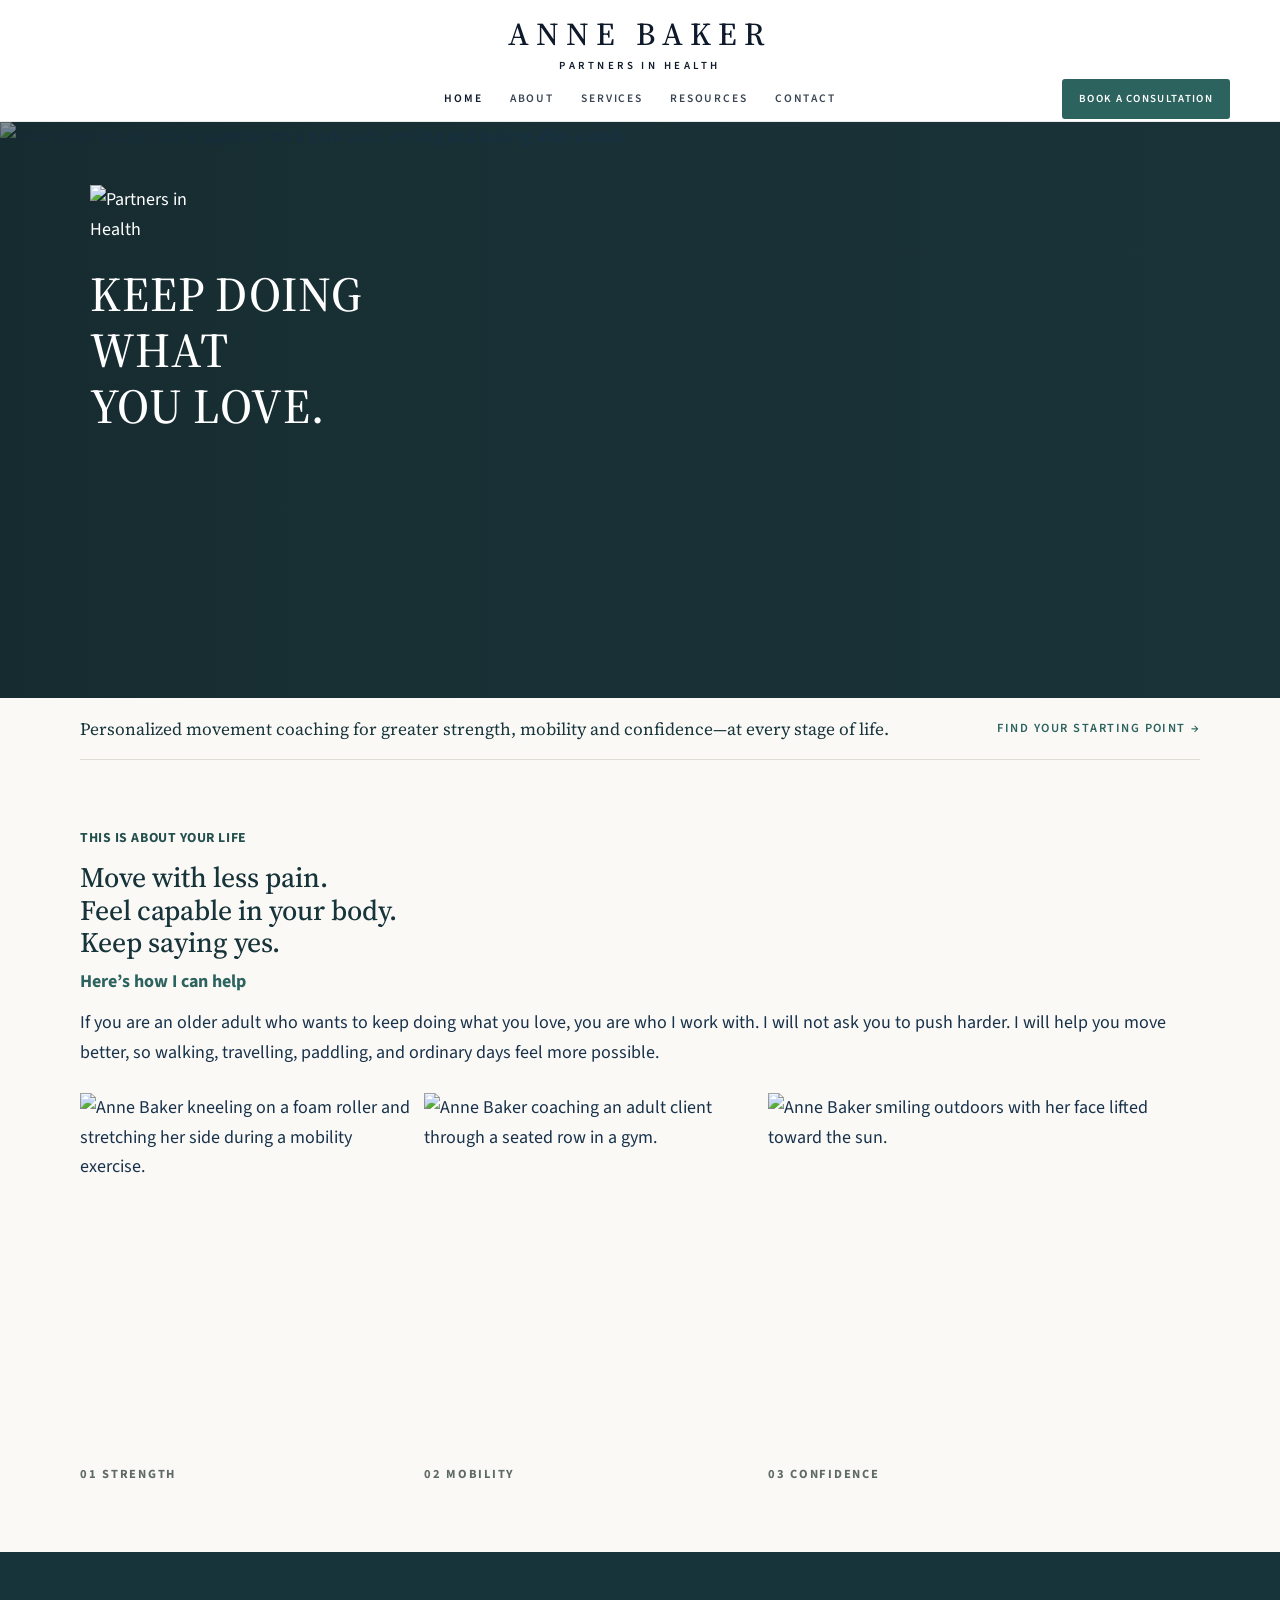
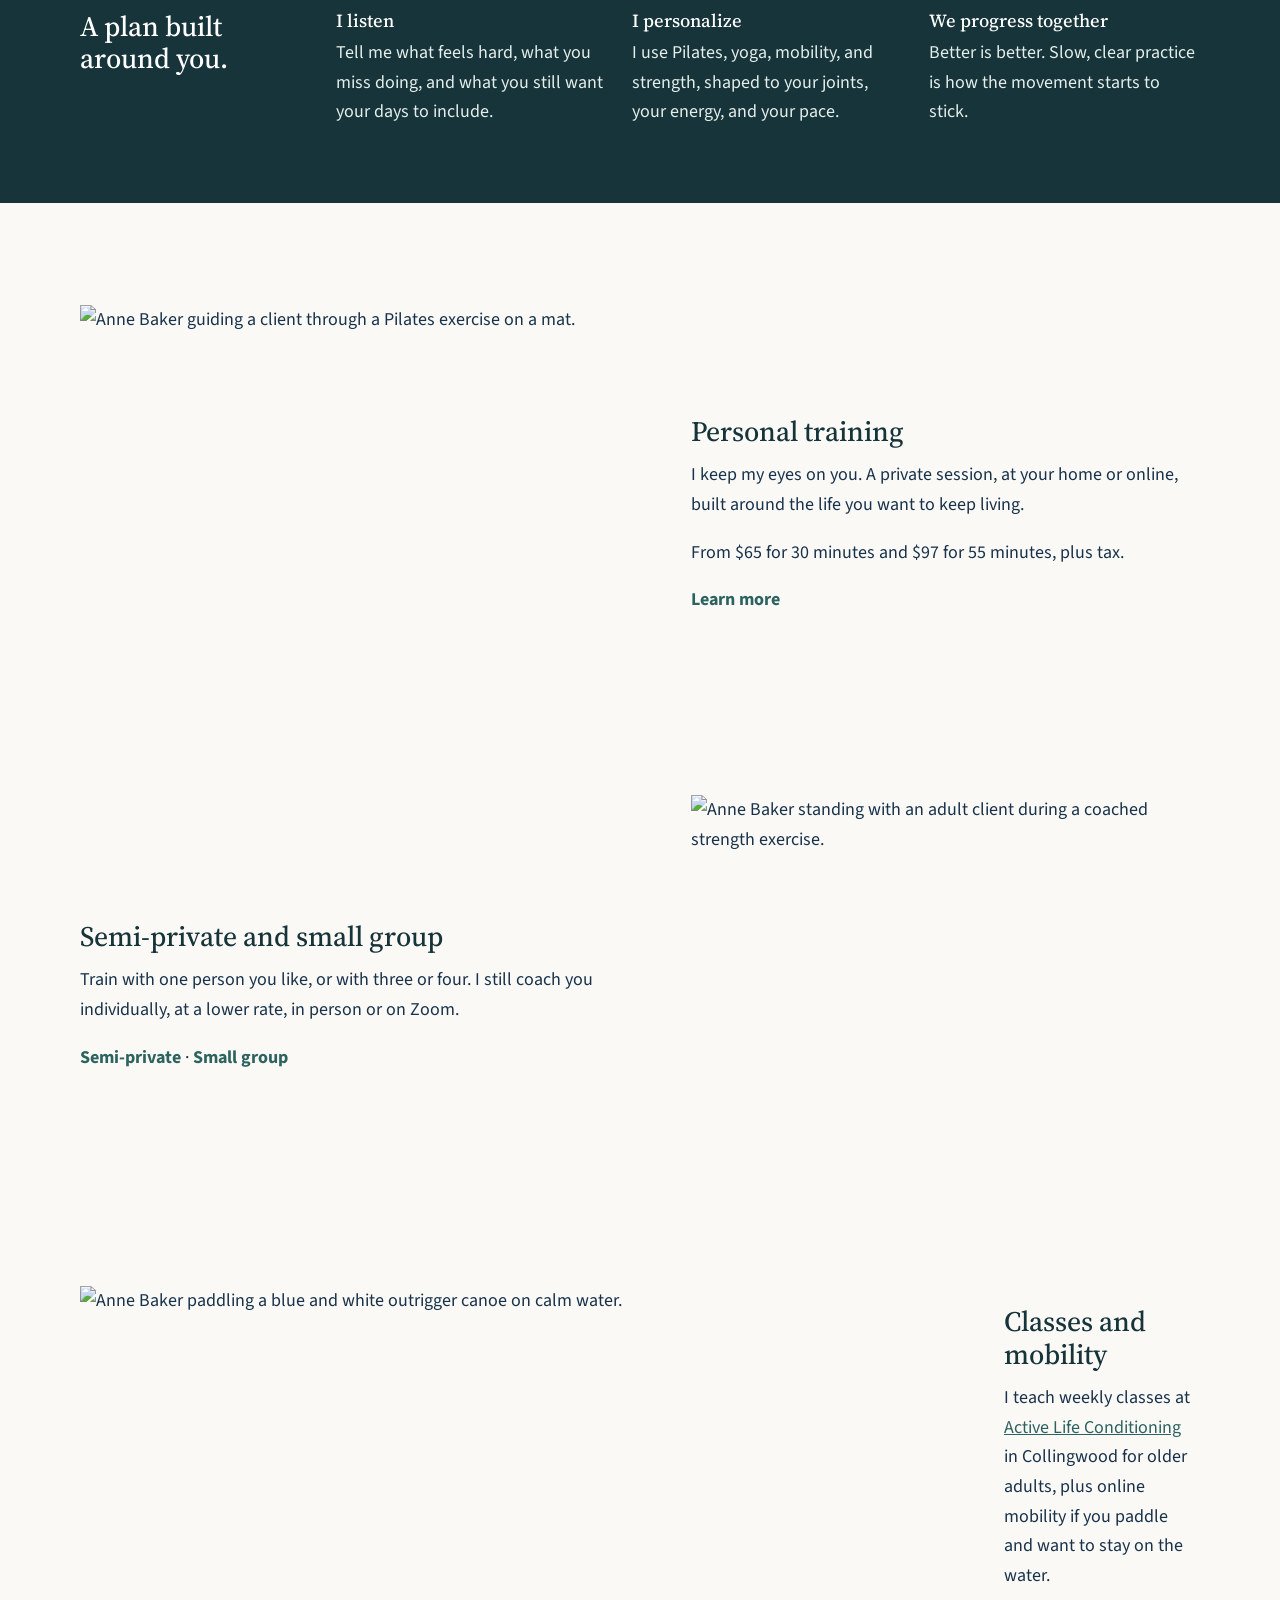
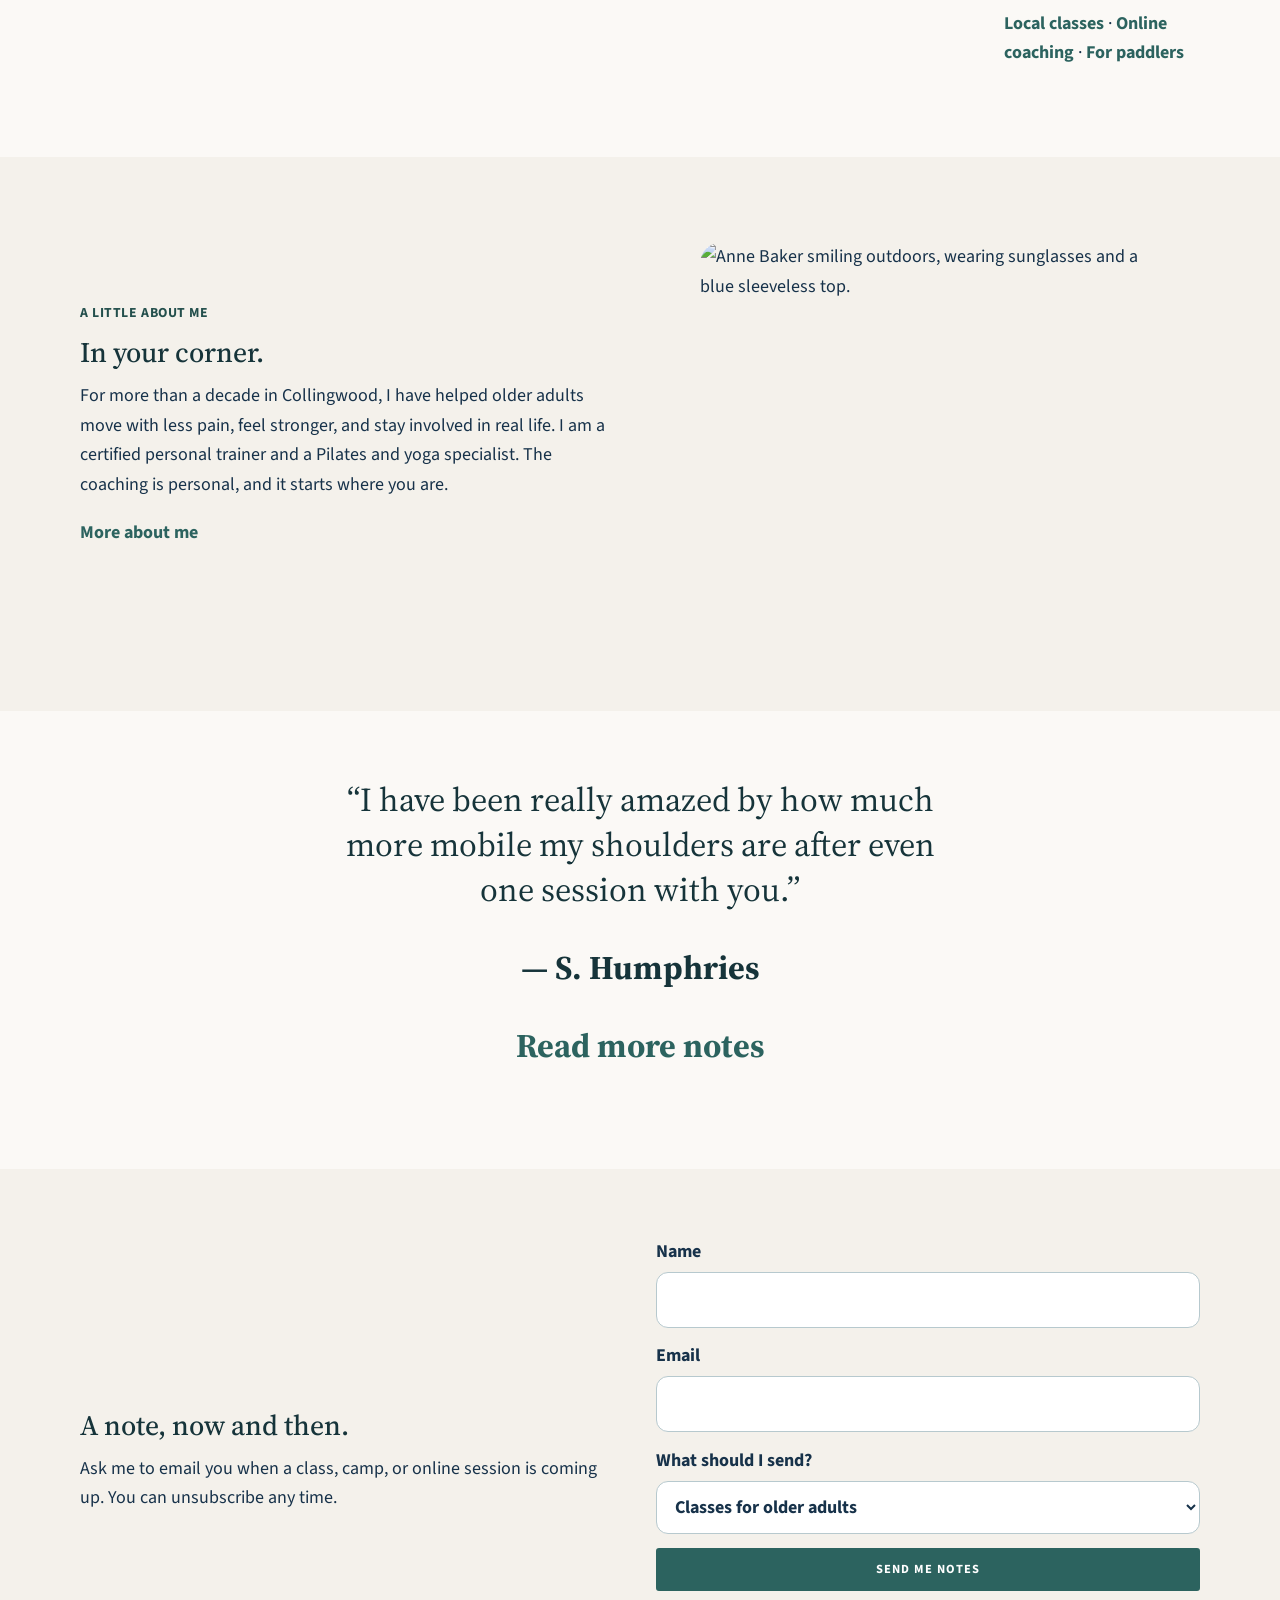
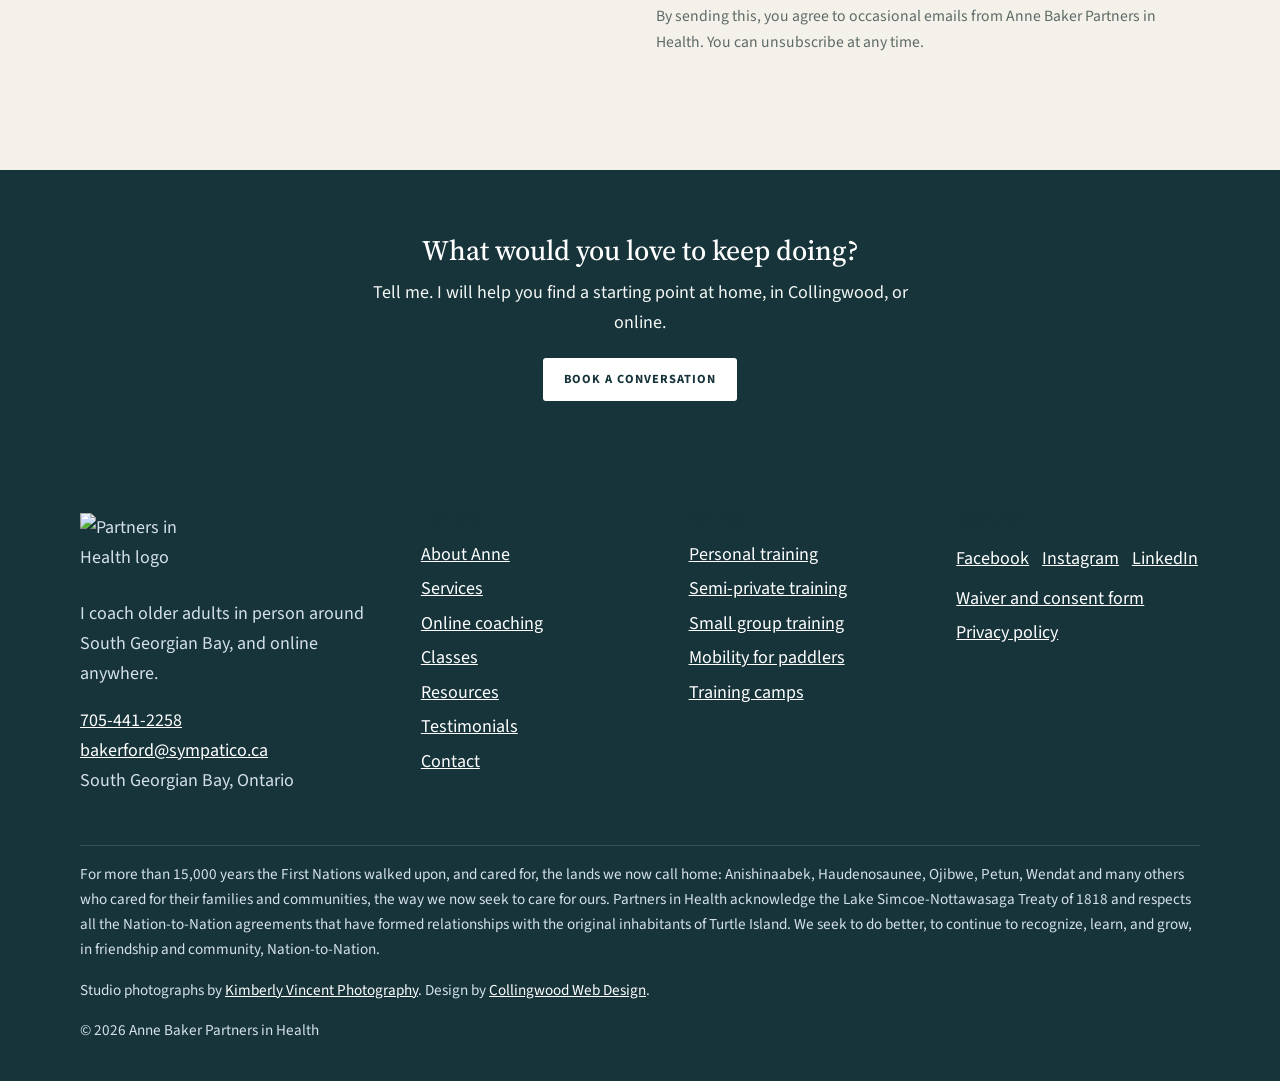
==== index.html @ 25351d7a "Publish the client preview of the Anne Baker Partners in Health site. Co-authored-by: Cursor <cursor" ====
<!DOCTYPE html>
<html lang="en">
<head>
  <meta charset="utf-8">
  <meta name="viewport" content="width=device-width, initial-scale=1">
  <title>Movement Coaching for Older Adults | Anne Baker Partners in Health</title>
  <meta name="description" content="I help you move with less pain, stay strong, and keep doing what you love. In person in South Georgian Bay, Ontario, or online anywhere.">
  <link rel="canonical" href="https://annebakerpartnersinhealth.com/">
  <meta property="og:title" content="Movement Coaching for Older Adults | Anne Baker Partners in Health">
  <meta property="og:description" content="I help you move with less pain, stay strong, and keep doing what you love. In person in South Georgian Bay, Ontario, or online anywhere.">
  <meta property="og:url" content="https://annebakerpartnersinhealth.com/">
  <meta property="og:type" content="website">
  <meta property="og:image" content="https://media.cwd-cdn.com/anne-baker-partners-in-health/images/hero-park-collingwood.jpg">
  <meta name="twitter:card" content="summary_large_image">
  <link rel="icon" href="https://media.cwd-cdn.com/anne-baker-partners-in-health/images/favicon.png" type="image/png">
  <link rel="preconnect" href="https://fonts.googleapis.com">
  <link rel="preconnect" href="https://fonts.gstatic.com" crossorigin>
  <link href="https://fonts.googleapis.com/css2?family=Source+Serif+4:opsz,wght@8..60,500;8..60,600&family=Source+Sans+3:ital,wght@0,400;0,600;0,700;1,400&display=swap" rel="stylesheet">
  <link rel="stylesheet" href="styles.css">
    <script>
      /* Prefer clean URLs when someone lands on the .html form (http/https only). */
      (function () {
        if (window.location.protocol === "file:") return;
        var path = window.location.pathname;
        if (!/\.html$/i.test(path)) return;
        var clean = path.replace(/\.html$/i, "");
        if (/\/index$/i.test(clean)) clean = clean.replace(/\/index$/i, "/") || "/";
        if (clean === "") clean = "/";
        window.location.replace(clean + window.location.search + window.location.hash);
      })();
    </script>
<script type="application/ld+json">
{
  "@context": "https://schema.org",
  "@graph": [
    {
      "@type": "LocalBusiness",
      "@id": "https://annebakerpartnersinhealth.com/#business",
      "name": "Anne Baker Partners in Health",
      "alternateName": "Anne Baker Ford",
      "description": "Movement coaching for older adults. Personal training, Pilates, mobility, and classes in South Georgian Bay, Ontario, plus online coaching anywhere.",
      "url": "https://annebakerpartnersinhealth.com/",
      "image": "https://media.cwd-cdn.com/anne-baker-partners-in-health/images/hero-park-collingwood.jpg",
      "logo": "https://media.cwd-cdn.com/anne-baker-partners-in-health/images/logo.png",
      "telephone": "+1-705-441-2258",
      "email": "bakerford@sympatico.ca",
      "address": {
        "@type": "PostalAddress",
        "addressLocality": "Collingwood",
        "addressRegion": "ON",
        "addressCountry": "CA"
      },
      "areaServed": [
        "South Georgian Bay",
        "Online"
      ],
      "founder": {
        "@id": "https://annebakerpartnersinhealth.com/#anne"
      }
    },
    {
      "@type": "Person",
      "@id": "https://annebakerpartnersinhealth.com/#anne",
      "name": "Anne Baker",
      "alternateName": "Anne Baker Ford",
      "jobTitle": "Movement coach for older adults",
      "url": "https://annebakerpartnersinhealth.com/about",
      "sameAs": "https://activelifeconditioning.com/team/anne-baker/",
      "email": "bakerford@sympatico.ca",
      "telephone": "+1-705-441-2258",
      "worksFor": {
        "@id": "https://annebakerpartnersinhealth.com/#business"
      }
    }
  ]
}
</script>
</head>
<body>
<a class="skip" href="#main">Skip to content</a>
<header class="site-header">
  <div class="header-inner">
    <a class="wordmark" href="./">
      <span class="wordmark-name">Anne Baker</span>
      <span class="wordmark-line">Partners in Health</span>
    </a>
    <input class="nav-check" id="nav-toggle" type="checkbox">
    <label class="nav-label" for="nav-toggle">Menu</label>
    <nav class="site-nav" id="site-nav" aria-label="Primary">
      <a href="./" aria-current="page">Home</a>
      <a href="about">About</a>
      <a href="services">Services</a>
      <a href="resources">Resources</a>
      <a href="contact">Contact</a>
      <a class="btn nav-book" href="contact">Book a Consultation</a>
    </nav>
  </div>
</header>
<main id="main">

<section class="bleed-hero">
  <img src="https://media.cwd-cdn.com/anne-baker-partners-in-health/images/hero-park-collingwood.jpg" alt="Four older adults sitting together on a park curb, smiling and talking after a walk." width="1673" height="940">
  <div class="bleed-hero-copy">
    <img class="hero-mark" src="https://media.cwd-cdn.com/anne-baker-partners-in-health/images/logo-white.svg" alt="Partners in Health" width="186" height="118">
    <h1>Keep doing what you love.</h1>
  </div>
</section>
<div class="wrap hero-follow">
  <p>Personalized movement coaching for greater strength, mobility and confidence—at every stage of life.</p>
  <a href="contact">Find your starting point <span aria-hidden="true">→</span></a>
</div>
<section class="section">
  <div class="wrap life">
    <div>
      <p class="eyebrow">This is about your life</p>
      <h2>Move with less pain.<br>Feel capable in your body.<br>Keep saying yes.</h2>
      <p><a class="text-link" href="about">Here’s how I can help</a></p>
    </div>
    <p class="life-note">If you are an older adult who wants to keep doing what you love, you are who I work with. I will not ask you to push harder. I will help you move better, so walking, travelling, paddling, and ordinary days feel more possible.</p>
  </div>
  <div class="wrap trio">
    <figure>
      <img src="https://media.cwd-cdn.com/anne-baker-partners-in-health/images/anne-stretch.jpg" alt="Anne Baker kneeling on a foam roller and stretching her side during a mobility exercise." width="1200" height="1850">
      <figcaption>01 Strength</figcaption>
    </figure>
    <figure>
      <img src="https://media.cwd-cdn.com/anne-baker-partners-in-health/images/coaching.jpg" alt="Anne Baker coaching an adult client through a seated row in a gym." width="1200" height="1400">
      <figcaption>02 Mobility</figcaption>
    </figure>
    <figure>
      <img src="https://media.cwd-cdn.com/anne-baker-partners-in-health/images/anne-outdoors.jpg" alt="Anne Baker smiling outdoors with her face lifted toward the sun." width="1200" height="1000">
      <figcaption>03 Confidence</figcaption>
    </figure>
  </div>
</section>
<section class="plan-band">
  <div class="wrap plan-grid">
    <div>
      <h2>A plan built around you.</h2>
    </div>
    <article>
      <h3>I listen</h3>
      <p>Tell me what feels hard, what you miss doing, and what you still want your days to include.</p>
    </article>
    <article>
      <h3>I personalize</h3>
      <p>I use Pilates, yoga, mobility, and strength, shaped to your joints, your energy, and your pace.</p>
    </article>
    <article>
      <h3>We progress together</h3>
      <p>Better is better. Slow, clear practice is how the movement starts to stick.</p>
    </article>
  </div>
</section>
<section class="section" style="padding-bottom:1rem">
  <article class="wrap service-row">
    <img src="https://media.cwd-cdn.com/anne-baker-partners-in-health/images/pilates.jpg" alt="Anne Baker guiding a client through a Pilates exercise on a mat." width="1200" height="1400">
    <div>
      <h2>Personal training</h2>
      <p>I keep my eyes on you. A private session, at your home or online, built around the life you want to keep living.</p>
      <p>From $65 for 30 minutes and $97 for 55 minutes, plus tax.</p>
      <a class="text-link" href="personal-training">Learn more</a>
    </div>
  </article>
  <article class="wrap service-row flip">
    <img src="https://media.cwd-cdn.com/anne-baker-partners-in-health/images/coaching.jpg" alt="Anne Baker standing with an adult client during a coached strength exercise." width="1200" height="1400">
    <div>
      <h2>Semi-private and small group</h2>
      <p>Train with one person you like, or with three or four. I still coach you individually, at a lower rate, in person or on Zoom.</p>
      <p><a class="text-link" href="semi-private-training">Semi-private</a> · <a class="text-link" href="small-group-training">Small group</a></p>
    </div>
  </article>
  <article class="wrap service-row">
    <img src="https://media.cwd-cdn.com/anne-baker-partners-in-health/images/outrigger.jpg" alt="Anne Baker paddling a blue and white outrigger canoe on calm water." width="1800" height="863">
    <div>
      <h2>Classes and mobility</h2>
      <p>I teach weekly classes at <a href="https://activelifeconditioning.com/team/anne-baker/">Active Life Conditioning</a> in Collingwood for older adults, plus online mobility if you paddle and want to stay on the water.</p>
      <p><a class="text-link" href="classes">Local classes</a> · <a class="text-link" href="online-coaching">Online coaching</a> · <a class="text-link" href="mobility-for-paddlers">For paddlers</a></p>
    </div>
  </article>
</section>
<section class="section section-sand">
  <div class="wrap split">
    <div>
      <p class="eyebrow">A little about me</p>
      <h2>In your corner.</h2>
      <p>For more than a decade in Collingwood, I have helped older adults move with less pain, feel stronger, and stay involved in real life. I am a certified personal trainer and a Pilates and yoga specialist. The coaching is personal, and it starts where you are.</p>
      <p><a class="text-link" href="about">More about me</a></p>
    </div>
    <figure>
      <img class="frame" src="https://media.cwd-cdn.com/anne-baker-partners-in-health/images/anne-outdoors.jpg" alt="Anne Baker smiling outdoors, wearing sunglasses and a blue sleeveless top." width="1200" height="1000">
    </figure>
  </div>
</section>
<section class="section">
  <div class="wrap pullquote">
    <p>“I have been really amazed by how much more mobile my shoulders are after even one session with you.”</p>
    <p><strong>— S. Humphries</strong></p>
    <p><a class="text-link" href="testimonials">Read more notes</a></p>
  </div>
</section>
<section class="section section-sand">
  <div class="wrap note-grid">
    <div>
      <h2>A note, now and then.</h2>
      <p>Ask me to email you when a class, camp, or online session is coming up. You can unsubscribe any time.</p>
    </div>
    <form id="contact-form" class="form">
      <label>Name <input name="Name" autocomplete="name" required></label>
      <label>Email <input name="Email" type="email" autocomplete="email" required></label>
      <label>What should I send?
        <select name="What I would like to hear about">
          <option>Classes for older adults</option>
          <option>Online coaching</option>
          <option>Mobility for paddlers</option>
          <option>Training camps</option>
          <option>A bit of everything</option>
        </select>
      </label>
      <input type="text" name="website" data-cwd-honeypot tabindex="-1" autocomplete="off" style="position:absolute;left:-9999px;opacity:0;height:0;width:0" aria-hidden="true">
      <button class="btn" type="submit">Send me notes</button>
      <p class="consent">By sending this, you agree to occasional emails from Anne Baker Partners in Health. You can unsubscribe at any time.</p>
      <p data-cwd-contact-status role="status" aria-live="polite"></p>
    </form>
  </div>
</section>
<section class="close-band">
  <h2>What would you love to keep doing?</h2>
  <p>Tell me. I will help you find a starting point at home, in Collingwood, or online.</p>
  <a class="btn btn-light" href="contact">Book a conversation</a>
</section>

</main>
<footer class="site-footer">
  <div class="wrap footer-grid">
    <div>
      <img class="footer-logo" src="https://media.cwd-cdn.com/anne-baker-partners-in-health/images/logo-white.png" alt="Partners in Health logo" width="501" height="375">
      <p>I coach older adults in person around South Georgian Bay, and online anywhere.</p>
      <p><a href="tel:+17054412258">705-441-2258</a><br>
      <a href="mailto:bakerford@sympatico.ca">bakerford@sympatico.ca</a><br>
      South Georgian Bay, Ontario</p>
    </div>
    <div>
      <h2>Explore</h2>
      <ul>
        <li><a href="about">About Anne</a></li>
        <li><a href="services">Services</a></li>
        <li><a href="online-coaching">Online coaching</a></li>
        <li><a href="classes">Classes</a></li>
        <li><a href="resources">Resources</a></li>
        <li><a href="testimonials">Testimonials</a></li>
        <li><a href="contact">Contact</a></li>
      </ul>
    </div>
    <div>
      <h2>For you</h2>
      <ul>
        <li><a href="personal-training">Personal training</a></li>
        <li><a href="semi-private-training">Semi-private training</a></li>
        <li><a href="small-group-training">Small group training</a></li>
        <li><a href="mobility-for-paddlers">Mobility for paddlers</a></li>
        <li><a href="training-camps">Training camps</a></li>
      </ul>
    </div>
    <div>
      <h2>Connect</h2>
      <ul class="socials">
        <li><a href="https://www.facebook.com/profile.php?id=100063792602335">Facebook</a></li>
        <li><a href="https://www.instagram.com/annebaker2661/">Instagram</a></li>
        <li><a href="https://www.linkedin.com/in/anne-baker-61709224/">LinkedIn</a></li>
      </ul>
      <ul>
        <li><a href="https://media.cwd-cdn.com/anne-baker-partners-in-health/consent-form.pdf">Waiver and consent form</a></li>
        <li><a href="privacy">Privacy policy</a></li>
      </ul>
    </div>
  </div>
  <div class="wrap fine">
    <p class="ack">For more than 15,000 years the First Nations walked upon, and cared for, the lands we now call home: Anishinaabek, Haudenosaunee, Ojibwe, Petun, Wendat and many others who cared for their families and communities, the way we now seek to care for ours. Partners in Health acknowledge the Lake Simcoe-Nottawasaga Treaty of 1818 and respects all the Nation-to-Nation agreements that have formed relationships with the original inhabitants of Turtle Island. We seek to do better, to continue to recognize, learn, and grow, in friendship and community, Nation-to-Nation.</p>
    <p>Studio photographs by <a href="https://www.instagram.com/kimberlyvincentphotography/">Kimberly Vincent Photography</a>. Design by <a href="https://www.collingwoodwebdesign.com/">Collingwood Web Design</a>.</p>
    <p>© 2026 Anne Baker Partners in Health</p>
  </div>
</footer>

<script src="https://web-production-54a6d.up.railway.app/static/cwd-contact.js"></script>
</body>
</html>
---- styles.css ----
:root {
  --ink: #17324a;
  --blue: #2c635f;
  --teal: #2c635f;
  --teal-deep: #234f4c;
  --aqua: #eef4f2;
  --sand: #f4f1eb;
  --paper: #fbf9f6;
  --line: #e2ddd4;
  --muted: #5e6a66;
  --navy: #16343a;
  --white: #fff;
  --shadow: 0 16px 40px rgba(22, 52, 58, 0.08);
  --serif: "Source Serif 4", Georgia, serif;
  --sans: "Source Sans 3", "Segoe UI", sans-serif;
  --wrap: 1120px;
  --header: 92px;
}

*,
*::before,
*::after { box-sizing: border-box; }

html { scroll-behavior: smooth; }

body {
  margin: 0;
  color: var(--ink);
  background: var(--paper);
  font-family: var(--sans);
  font-size: 1.125rem;
  line-height: 1.65;
}

img { max-width: 100%; height: auto; display: block; }

a { color: var(--blue); }

a:hover { color: var(--teal-deep); }

h1, h2, h3, h4 {
  font-family: var(--serif);
  font-weight: 500;
  line-height: 1.15;
  letter-spacing: 0;
  color: var(--navy);
  text-wrap: balance;
}

h1 { font-size: clamp(2rem, 3.8vw, 3.3rem); margin: 0 0 0.35em; }

h2 { font-size: clamp(1.25rem, 2.2vw, 2rem); margin: 0 0 0.45em; }

h3, h4 { font-size: 1.15rem; margin: 0 0 0.35em; }

p { margin: 0 0 1em; }

.skip {
  position: absolute;
  left: 1rem;
  top: -4rem;
  background: var(--navy);
  color: var(--white);
  padding: 0.6rem 1rem;
  z-index: 20;
}

.skip:focus { top: 1rem; }

.wrap {
  width: min(var(--wrap), calc(100% - 2.4rem));
  margin-inline: auto;
}

.site-header {
  position: sticky;
  top: 0;
  z-index: 10;
  background: #fff;
  border-bottom: 1px solid #eceae6;
}

.header-inner {
  width: min(1180px, calc(100% - 2.4rem));
  margin-inline: auto;
  display: flex;
  flex-direction: column;
  align-items: center;
  position: relative;
  gap: 0.9rem;
  padding: 1.15rem 0 0.8rem;
}

.wordmark {
  text-align: center;
  text-decoration: none;
  color: #0e1a2b;
}

.wordmark-name {
  display: block;
  font-family: var(--serif);
  font-weight: 500;
  font-size: clamp(1.65rem, 2.5vw, 2.15rem);
  letter-spacing: 0.22em;
  text-transform: uppercase;
  line-height: 1;
  color: #0e1a2b;
}

.wordmark-line {
  display: block;
  margin-top: 0.42rem;
  font-family: var(--sans);
  font-size: 0.68rem;
  font-weight: 600;
  letter-spacing: 0.32em;
  text-transform: uppercase;
  color: #0e1a2b;
}

.nav-check {
  position: absolute;
  width: 1px;
  height: 1px;
  overflow: hidden;
  clip: rect(0 0 0 0);
}

.nav-label {
  display: none;
  border: 1px solid var(--line);
  background: var(--white);
  color: var(--navy);
  border-radius: 999px;
  padding: 0.45rem 0.9rem;
  font-weight: 700;
  cursor: pointer;
}

.nav-check:focus-visible + .nav-label {
  outline: 3px solid var(--teal);
  outline-offset: 3px;
}

.site-nav {
  display: flex;
  align-items: center;
  justify-content: center;
  gap: 1.7rem;
  width: 100%;
  position: relative;
}

.site-nav a,
.drop summary {
  color: #3a4553;
  text-decoration: none;
  font-weight: 600;
  font-size: 0.72rem;
  letter-spacing: 0.16em;
  text-transform: uppercase;
}

.site-nav a[aria-current="page"],
.drop[data-current="true"] summary {
  color: #0e1a2b;
}

.site-nav .nav-book {
  position: absolute;
  right: 0;
  background: var(--blue);
  border-color: var(--blue);
  padding: 0.7rem 0.95rem;
  font-size: 0.68rem;
  letter-spacing: 0.12em;
}

.site-nav .nav-book:hover {
  background: var(--teal-deep);
  border-color: var(--teal-deep);
}

.drop { position: relative; }

.drop summary {
  list-style: none;
  cursor: pointer;
}

.drop summary::-webkit-details-marker { display: none; }

.drop summary::after {
  content: "";
  display: inline-block;
  margin-left: 0.35rem;
  border: 4px solid transparent;
  border-top-color: currentColor;
  vertical-align: middle;
}

.panel {
  background: var(--white);
  border: 1px solid var(--line);
  border-radius: 14px;
  box-shadow: var(--shadow);
  padding: 0.45rem;
  min-width: 240px;
}

.panel a {
  display: block;
  padding: 0.45rem 0.7rem;
  border-radius: 8px;
}

.panel a:hover { background: var(--aqua); }

.btn {
  display: inline-flex;
  align-items: center;
  justify-content: center;
  gap: 0.4rem;
  background: var(--blue);
  color: var(--white) !important;
  text-decoration: none;
  border: 2px solid var(--blue);
  border-radius: 3px;
  padding: 0.75rem 1.15rem;
  font-weight: 700;
  letter-spacing: 0.08em;
  text-transform: uppercase;
  font-size: 0.78rem;
  line-height: 1.2;
  cursor: pointer;
  font-family: inherit;
}

.btn:hover { background: var(--teal-deep); border-color: var(--teal-deep); color: var(--white) !important; }

.btn-ghost {
  background: transparent;
  color: var(--blue) !important;
}

.btn-ghost:hover { background: var(--aqua); color: var(--teal-deep) !important; }

.btn-light {
  background: var(--white);
  color: var(--navy) !important;
  border-color: var(--white);
}

.hero {
  display: grid;
  grid-template-columns: 1.05fr 0.95fr;
  gap: 2.5rem;
  align-items: center;
  padding: 2.5rem 0 3.5rem;
}

.eyebrow {
  color: var(--teal-deep);
  font-weight: 700;
  letter-spacing: 0.04em;
  text-transform: uppercase;
  font-size: 0.86rem;
  margin-bottom: 0.7rem;
}

.lede { font-size: 1.25rem; color: var(--ink); max-width: 38rem; }

.actions { display: flex; flex-wrap: wrap; gap: 0.75rem; margin-top: 1.4rem; }

.hero figure {
  margin: 0;
  border-radius: 28px;
  overflow: hidden;
  box-shadow: var(--shadow);
}

.hero img { width: 100%; height: 100%; object-fit: cover; min-height: 420px; }

.section { padding: 4.2rem 0; }

.section-sand { background: var(--sand); }

.section-aqua { background: var(--aqua); }

.section-navy { background: var(--navy); color: #e7eef2; }

.section-navy h2,
.section-navy h3 { color: var(--white); }

.center { text-align: center; }

.intro { max-width: 42rem; margin: 0 auto 2rem; }

.outcomes {
  display: grid;
  grid-template-columns: repeat(3, 1fr);
  gap: 1.5rem;
}

.outcome { text-align: center; padding: 0.5rem 1rem; }

.icon {
  width: 52px;
  height: 52px;
  margin: 0 auto 0.8rem;
  color: var(--teal);
}

.steps {
  display: grid;
  grid-template-columns: 0.8fr 1fr 1fr 1fr;
  gap: 1.2rem;
}

.step h3 { margin-bottom: 0.4rem; }

.cards {
  display: grid;
  grid-template-columns: repeat(3, 1fr);
  gap: 1.2rem;
}

.card {
  background: var(--white);
  border-radius: 18px;
  overflow: hidden;
  box-shadow: var(--shadow);
  display: flex;
  flex-direction: column;
}

.card img { aspect-ratio: 4 / 3; object-fit: cover; width: 100%; }

.card-body { padding: 1.15rem 1.2rem 1.3rem; }

.card p { color: var(--muted); }

.text-link { font-weight: 700; text-decoration: none; }

.split {
  display: grid;
  grid-template-columns: 1fr 1fr;
  gap: 2.5rem;
  align-items: center;
}

.split img,
.frame {
  border-radius: 22px;
  width: 100%;
  object-fit: cover;
  max-height: 520px;
}

.quotes {
  display: grid;
  grid-template-columns: 1fr 1fr;
  gap: 1rem;
}

blockquote {
  margin: 0;
  background: var(--white);
  border-radius: 16px;
  padding: 1.2rem 1.3rem;
  box-shadow: var(--shadow);
}

blockquote p { font-family: var(--serif); font-size: 1.2rem; line-height: 1.45; }

blockquote footer { color: var(--muted); font-weight: 700; }

.note-grid {
  display: grid;
  grid-template-columns: 1fr 1fr;
  gap: 2rem;
  align-items: center;
}

.page-hero { padding: 3rem 0 1rem; }

.page-hero p { max-width: 42rem; font-size: 1.2rem; }

.prose { max-width: 46rem; }

.prose h2 { margin-top: 1.6em; }

.price {
  background: var(--aqua);
  border-radius: 16px;
  padding: 1rem 1.2rem;
  margin: 1rem 0 1.4rem;
}

figcaption,
.caption {
  color: var(--muted);
  font-size: 0.95rem;
  margin-top: 0.45rem;
}

.list-check { padding-left: 1.2rem; }
.list-check li { margin: 0.35rem 0; }

.faq details {
  border-top: 1px solid var(--line);
  padding: 0.8rem 0;
}

.faq details:last-child { border-bottom: 1px solid var(--line); }

.faq summary {
  cursor: pointer;
  font-weight: 700;
  color: var(--navy);
}

.faq details p { margin: 0.7rem 0 0.3rem; }

.form {
  display: grid;
  gap: 0.85rem;
}

label { font-weight: 700; display: grid; gap: 0.35rem; }

input, select, textarea {
  font: inherit;
  color: var(--ink);
  background: var(--white);
  border: 1px solid #b7c9ce;
  border-radius: 12px;
  padding: 0.75rem 0.85rem;
  width: 100%;
}

textarea { min-height: 140px; resize: vertical; }

.consent { font-weight: 400; color: var(--muted); font-size: 0.98rem; }

.site-footer {
  background: var(--navy);
  color: #d5e1e8;
  padding: 3rem 0 1.4rem;
}

.site-footer a { color: #fff; }

.footer-grid {
  display: grid;
  grid-template-columns: 1.3fr 1fr 1fr 1fr;
  gap: 1.5rem;
}

.footer-logo { height: 86px; width: auto; background: transparent; }

.site-footer h2 {
  font-family: var(--sans);
  font-size: 0.92rem;
  letter-spacing: 0.06em;
  text-transform: uppercase;
  margin-bottom: 0.6rem;
}

.site-footer ul { list-style: none; margin: 0; padding: 0; }

.site-footer li { margin: 0.3rem 0; }

.fine {
  border-top: 1px solid rgba(255, 255, 255, 0.15);
  margin-top: 2rem;
  padding-top: 1rem;
  font-size: 0.95rem;
}

.ack { font-size: 0.95rem; max-width: 70rem; }

.socials { display: flex; gap: 0.8rem; }

:focus-visible {
  outline: 3px solid var(--teal);
  outline-offset: 3px;
}

.bleed-hero {
  position: relative;
  min-height: 64vh;
  background: #1a3338;
}

.bleed-hero > img {
  width: 100%;
  height: 64vh;
  object-fit: cover;
  object-position: center 30%;
}

.bleed-hero-copy {
  position: absolute;
  inset: 0;
  display: flex;
  flex-direction: column;
  justify-content: flex-start;
  padding: 7vh 7vw 4vh;
  background: linear-gradient(90deg, rgba(18, 36, 40, 0.5) 0%, rgba(18, 36, 40, 0.16) 42%, rgba(18, 36, 40, 0.02) 100%);
  color: var(--white);
}

.bleed-hero h1 {
  color: var(--white);
  max-width: 14ch;
  margin: 0;
  font-weight: 500;
  letter-spacing: 0.02em;
  text-transform: uppercase;
}

.hero-mark {
  width: 112px;
  height: auto;
  margin: 0 0 0.7rem;
}

.bleed-hero .eyebrow { color: #d7ebe6; }

.hero-follow {
  display: flex;
  justify-content: space-between;
  align-items: center;
  gap: 2rem;
  padding: 1.15rem 0;
  border-bottom: 1px solid var(--line);
}

.hero-follow p {
  margin: 0;
  font-family: var(--serif);
  font-size: clamp(1.02rem, 1.35vw, 1.22rem);
  line-height: 1.4;
  color: var(--navy);
}

.hero-follow a {
  flex-shrink: 0;
  font-size: 0.78rem;
  font-weight: 600;
  letter-spacing: 0.12em;
  text-transform: uppercase;
  text-decoration: none;
  color: var(--blue);
  white-space: nowrap;
}

.hero-follow a:hover { color: var(--teal-deep); }

.life {
  display: flex;
  flex-direction: column;
  gap: 0.7rem;
  margin-bottom: 1.6rem;
}

.life h2 { margin: 0; }

.life .text-link {
  display: inline-block;
  margin-top: 0.55rem;
}

.life > div > p:last-child {
  margin: 0;
}

.life-note {
  margin: 0;
  width: 100%;
  max-width: none;
}

.trio {
  display: grid;
  grid-template-columns: repeat(3, 1fr);
  gap: 0.85rem;
}

.trio figure { margin: 0; }

.trio img {
  width: 100%;
  height: 360px;
  object-fit: cover;
}

.trio figcaption {
  margin-top: 0.7rem;
  font-size: 0.78rem;
  font-weight: 700;
  letter-spacing: 0.14em;
  text-transform: uppercase;
}

.plan-band {
  background: var(--navy);
  color: #e4eeea;
  padding: 3.6rem 0;
}

.plan-band h2,
.plan-band h3 { color: var(--white); }

.plan-grid {
  display: grid;
  grid-template-columns: 0.85fr 1fr 1fr 1fr;
  gap: 1.6rem;
}

.plan-grid h3 { margin-bottom: 0.45rem; }

.service-row {
  display: grid;
  grid-template-columns: 1.05fr 0.95fr;
  gap: 3rem;
  align-items: center;
  padding: 2.2rem 0;
}

.service-row img {
  width: 100%;
  height: 420px;
  object-fit: cover;
}

.service-row.flip img { order: 2; }

.pullquote {
  max-width: 40rem;
  margin: 0 auto;
  text-align: center;
}

.pullquote p {
  font-family: var(--serif);
  font-size: clamp(1.55rem, 2.6vw, 2.15rem);
  line-height: 1.35;
  color: var(--navy);
}

.close-band {
  background: var(--navy);
  color: #f4f7f4;
  text-align: center;
  padding: 4rem 1.2rem;
}

.close-band h2 { color: var(--white); margin-bottom: 0.4em; }

.close-band p { max-width: 36rem; margin: 0 auto 1.3rem; }

@media (min-width: 1100px) {
  .panel {
    display: none;
    position: absolute;
    top: calc(100% + 0.4rem);
    left: 0;
  }

  .drop:hover .panel,
  .drop:focus-within .panel,
  .drop[open] .panel { display: block; }
}

@media (max-width: 1099px) {
  .nav-label { display: inline-flex; }

  .site-nav {
    display: none;
    position: absolute;
    left: 0;
    right: 0;
    top: 100%;
    z-index: 20;
    background: var(--paper);
    border-bottom: 1px solid var(--line);
    box-shadow: var(--shadow);
    flex-direction: column;
    align-items: stretch;
    padding: 0.8rem 1.2rem 1.2rem;
    gap: 0.35rem;
  }

  .nav-label {
    position: absolute;
    top: 0.85rem;
    right: 0;
  }

  .wordmark-name {
    font-size: 1.35rem;
    letter-spacing: 0.14em;
  }

  .wordmark-line { letter-spacing: 0.2em; }

  .nav-check:checked ~ .site-nav { display: flex; }

  .site-nav .nav-book {
    position: static;
    align-self: flex-start;
    margin-top: 0.35rem;
  }

  .panel {
    position: static;
    box-shadow: none;
    border: 0;
    padding: 0.2rem 0 0.4rem 0.8rem;
    min-width: 0;
  }

  .hero,
  .outcomes,
  .steps,
  .cards,
  .split,
  .quotes,
  .note-grid,
  .footer-grid,
  .life,
  .trio,
  .plan-grid,
  .service-row,
  .hero-follow {
    grid-template-columns: 1fr;
  }

  .hero img { min-height: 260px; }

  .bleed-hero,
  .bleed-hero > img { min-height: 56vh; height: 56vh; }

  .bleed-hero > img { object-position: 80% 40%; }

  .bleed-hero-copy {
    background: linear-gradient(180deg, rgba(18, 36, 40, 0.55), rgba(18, 36, 40, 0.08) 55%, rgba(18, 36, 40, 0.02));
  }

  .service-row.flip img { order: 0; }

  .trio img,
  .service-row img { height: 260px; }

  .hero-follow {
    flex-direction: column;
    align-items: flex-start;
    gap: 0.85rem;
  }

  .hero-follow a { white-space: normal; }

  .steps h2 { grid-column: 1; }
}

@media (prefers-reduced-motion: reduce) {
  html { scroll-behavior: auto; }
}
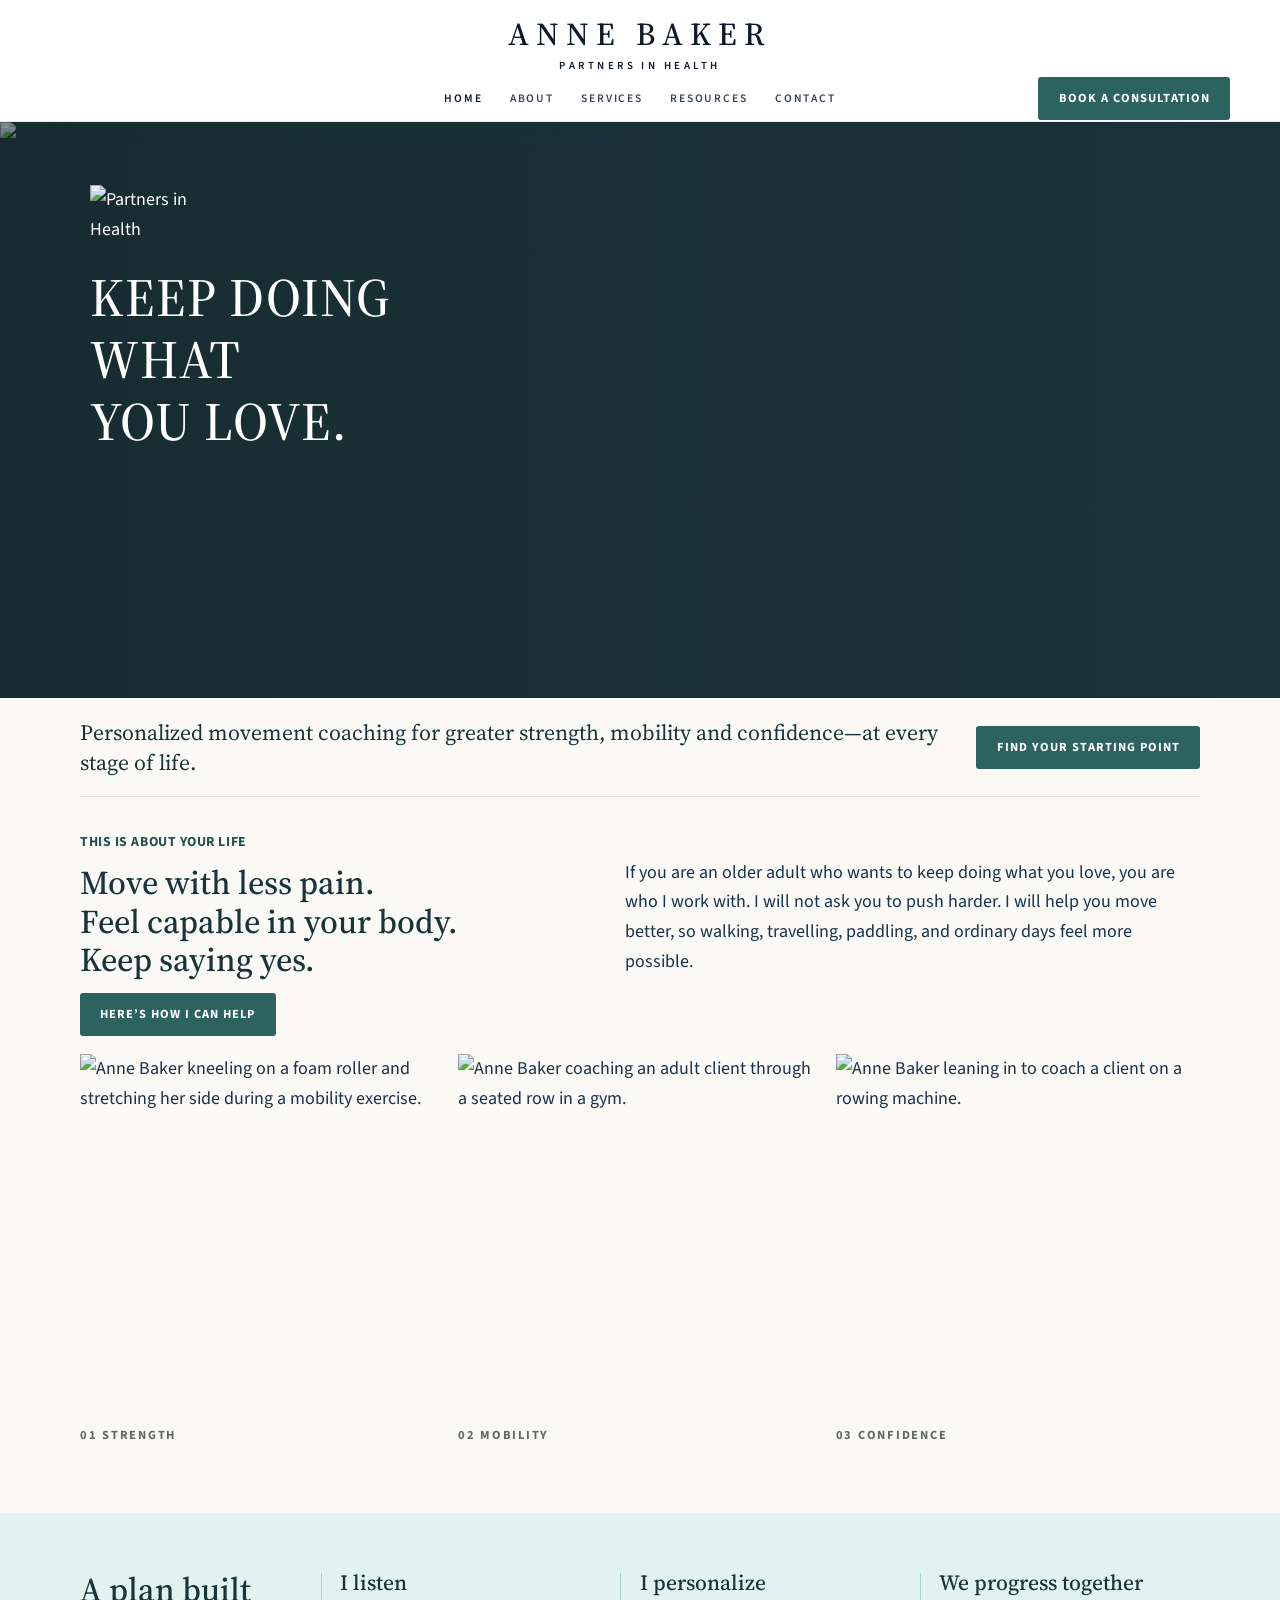
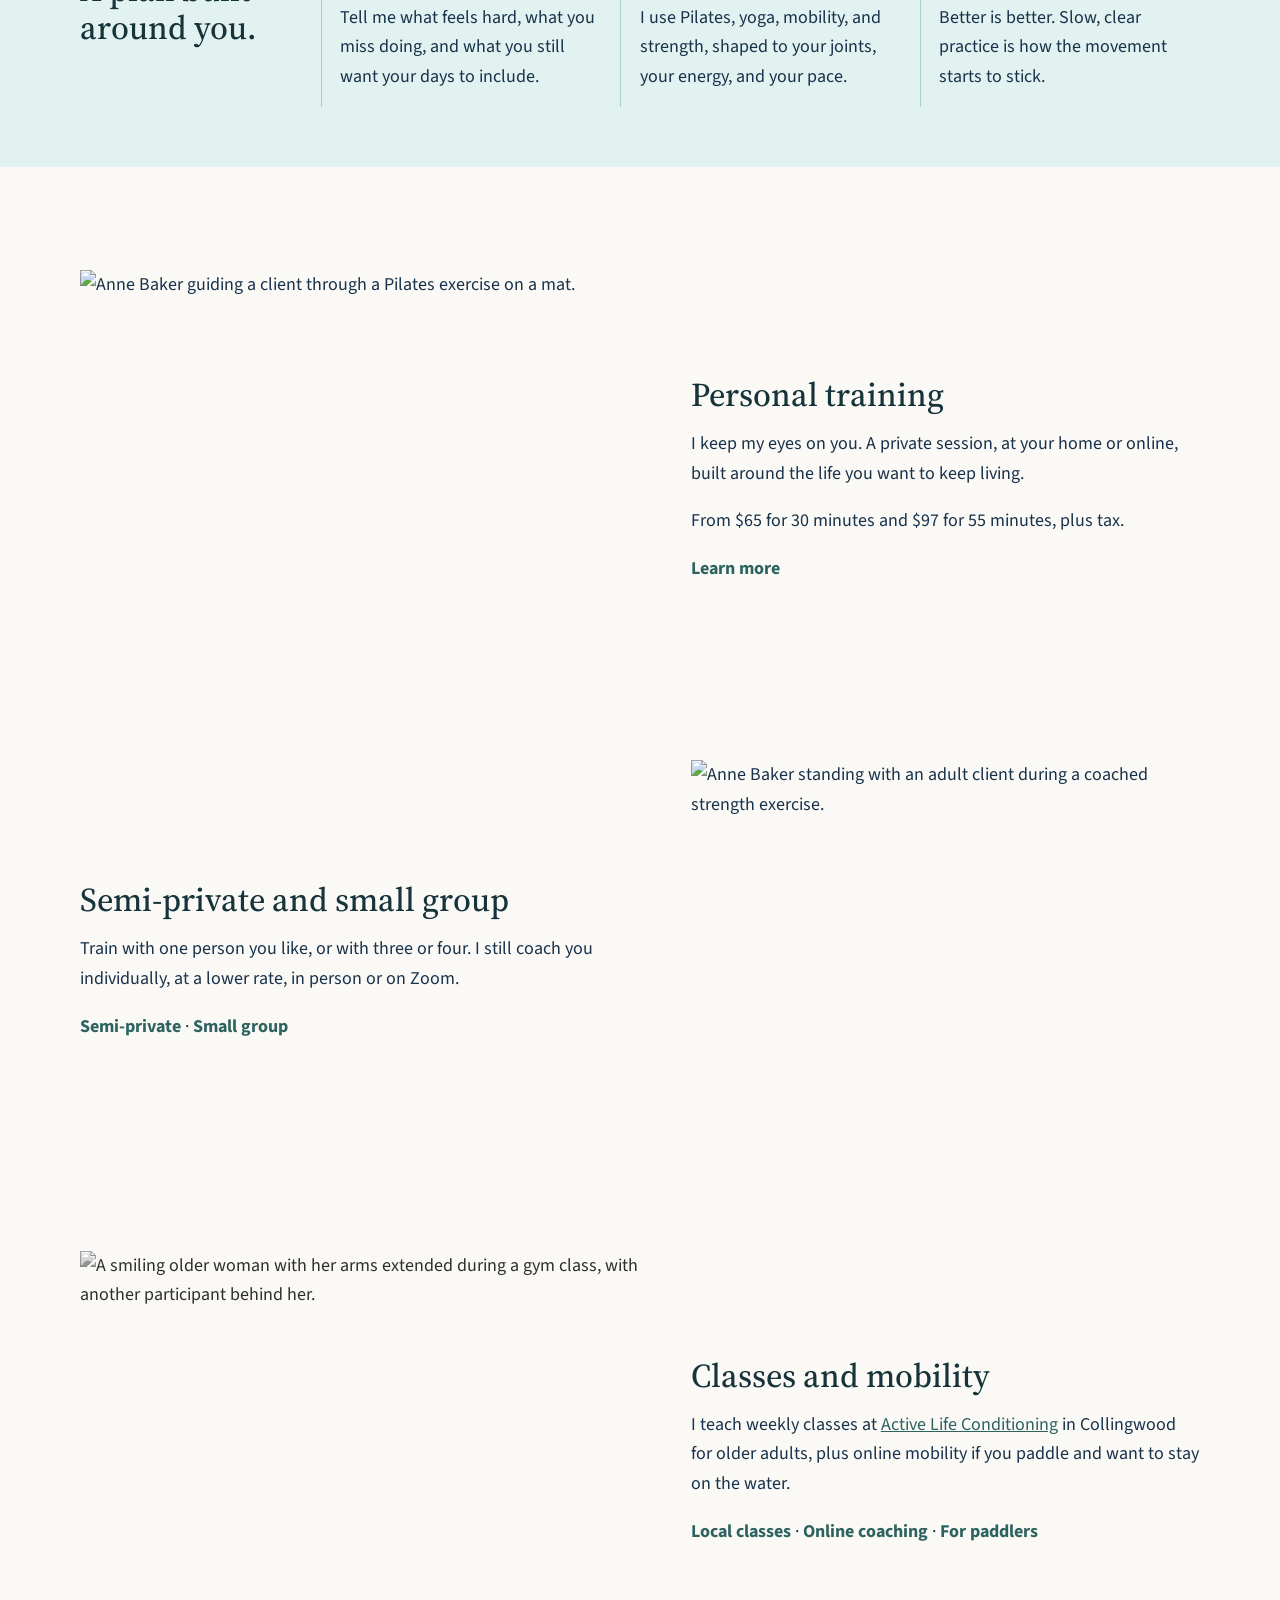
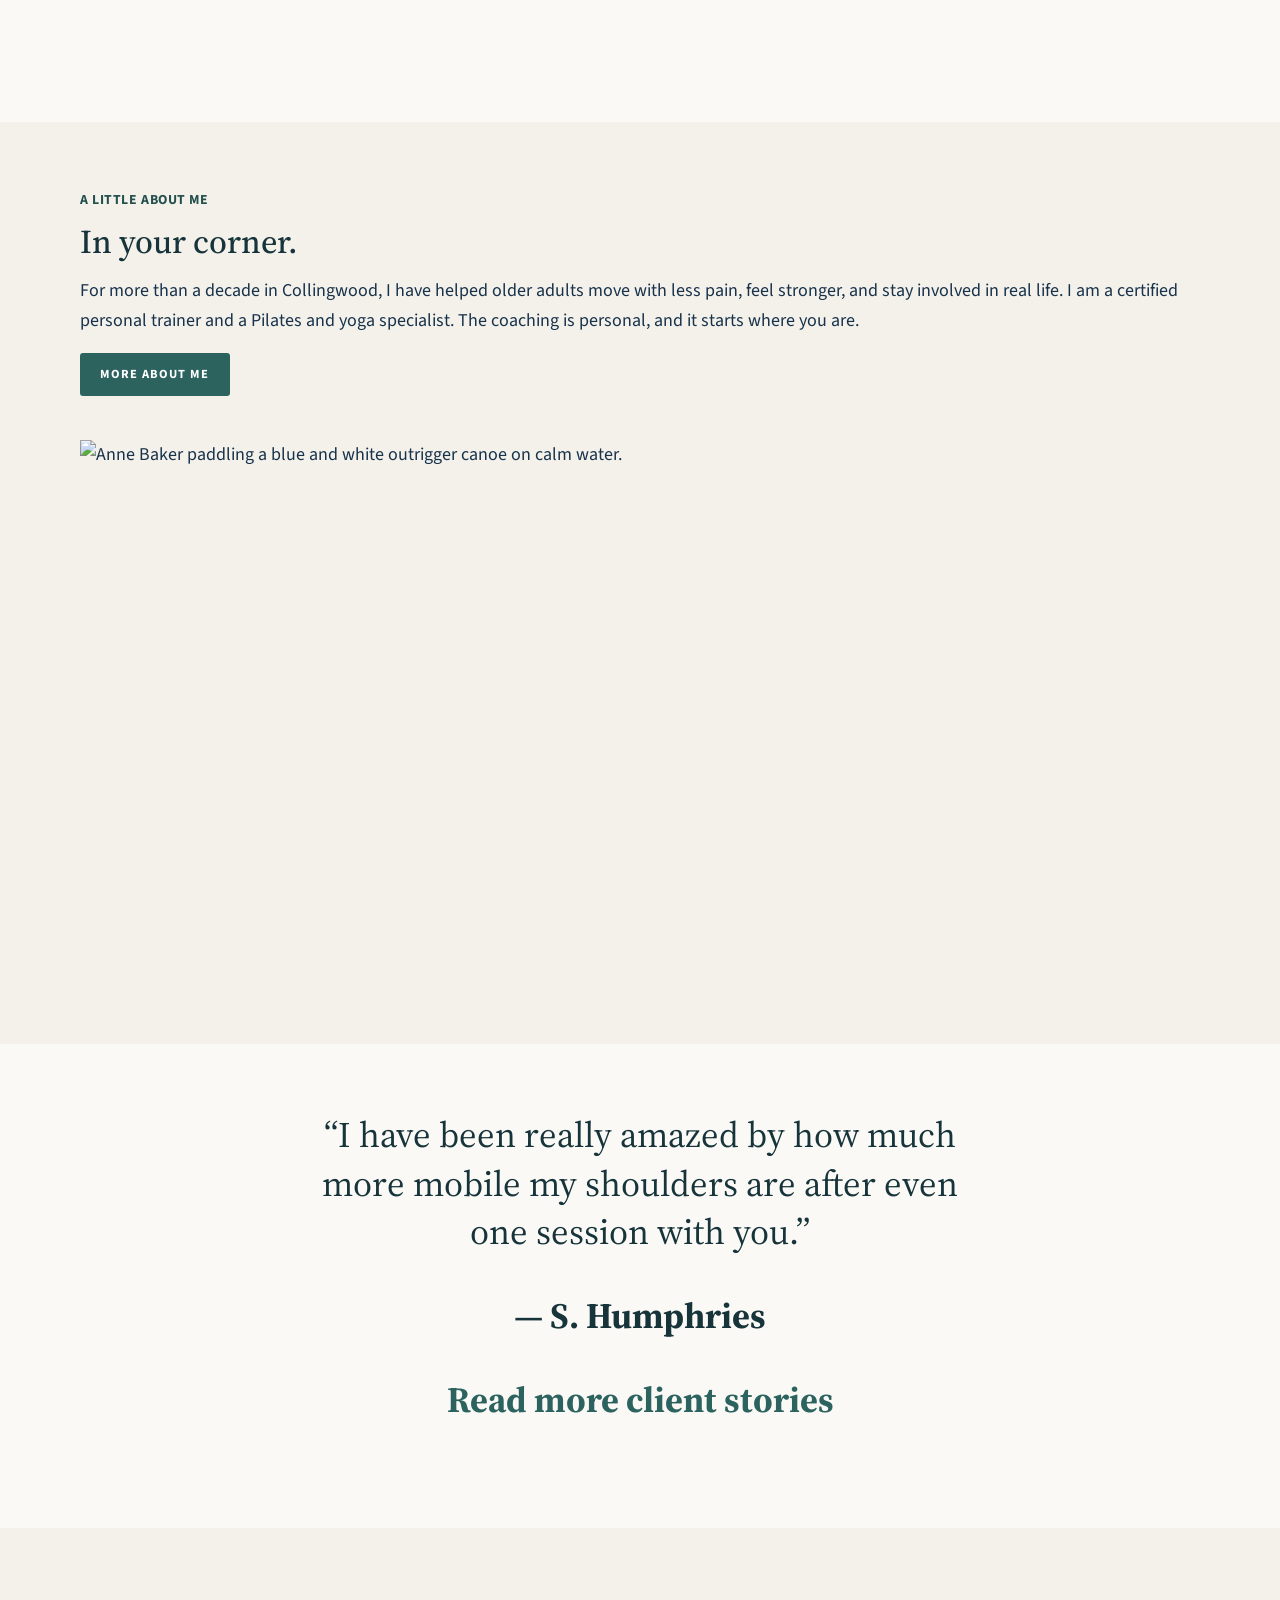
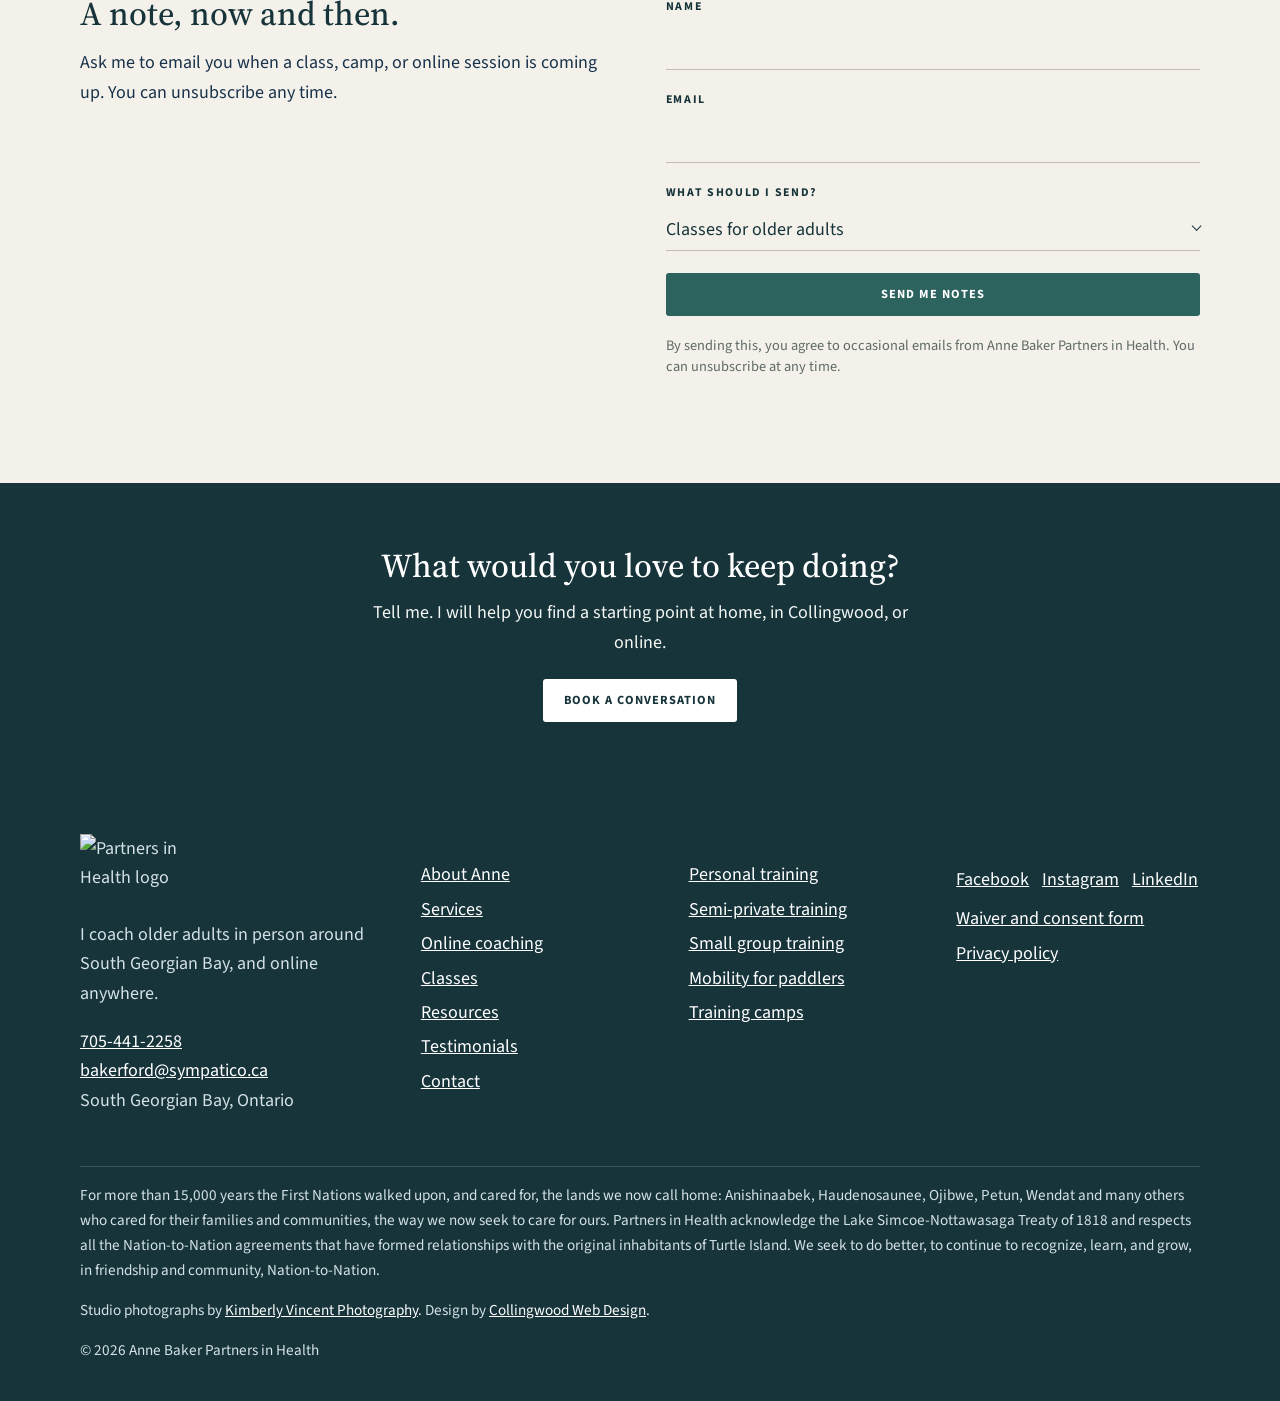
==== commit 01f2abd9: "Update the client preview with the latest homepage layout. Co-authored-by: Cursor <cursoragent@curso" ====
--- a/index.html
+++ b/index.html
@@ -10,7 +10,7 @@
   <meta property="og:description" content="I help you move with less pain, stay strong, and keep doing what you love. In person in South Georgian Bay, Ontario, or online anywhere.">
   <meta property="og:url" content="https://annebakerpartnersinhealth.com/">
   <meta property="og:type" content="website">
-  <meta property="og:image" content="https://media.cwd-cdn.com/anne-baker-partners-in-health/images/hero-park-collingwood.jpg">
+  <meta property="og:image" content="https://media.cwd-cdn.com/anne-baker-partners-in-health/images/hero-park-collingwood-2.jpg">
   <meta name="twitter:card" content="summary_large_image">
   <link rel="icon" href="https://media.cwd-cdn.com/anne-baker-partners-in-health/images/favicon.png" type="image/png">
   <link rel="preconnect" href="https://fonts.googleapis.com">
@@ -40,7 +40,7 @@
       "alternateName": "Anne Baker Ford",
       "description": "Movement coaching for older adults. Personal training, Pilates, mobility, and classes in South Georgian Bay, Ontario, plus online coaching anywhere.",
       "url": "https://annebakerpartnersinhealth.com/",
-      "image": "https://media.cwd-cdn.com/anne-baker-partners-in-health/images/hero-park-collingwood.jpg",
+      "image": "https://media.cwd-cdn.com/anne-baker-partners-in-health/images/hero-park-collingwood-2.jpg",
       "logo": "https://media.cwd-cdn.com/anne-baker-partners-in-health/images/logo.png",
       "telephone": "+1-705-441-2258",
       "email": "bakerford@sympatico.ca",
@@ -99,7 +99,7 @@
 <main id="main">
 
 <section class="bleed-hero">
-  <img src="https://media.cwd-cdn.com/anne-baker-partners-in-health/images/hero-park-collingwood.jpg" alt="Four older adults sitting together on a park curb, smiling and talking after a walk." width="1673" height="940">
+  <img src="https://media.cwd-cdn.com/anne-baker-partners-in-health/images/hero-park-collingwood-2.jpg" alt="Four older adults sitting together on a park curb, smiling and talking after a walk." width="1672" height="940">
   <div class="bleed-hero-copy">
     <img class="hero-mark" src="https://media.cwd-cdn.com/anne-baker-partners-in-health/images/logo-white.svg" alt="Partners in Health" width="186" height="118">
     <h1>Keep doing what you love.</h1>
@@ -107,14 +107,14 @@
 </section>
 <div class="wrap hero-follow">
   <p>Personalized movement coaching for greater strength, mobility and confidence—at every stage of life.</p>
-  <a href="contact">Find your starting point <span aria-hidden="true">→</span></a>
+  <a class="btn" href="contact">Find your starting point</a>
 </div>
-<section class="section">
+<section class="section section-open">
   <div class="wrap life">
     <div>
       <p class="eyebrow">This is about your life</p>
       <h2>Move with less pain.<br>Feel capable in your body.<br>Keep saying yes.</h2>
-      <p><a class="text-link" href="about">Here’s how I can help</a></p>
+      <p><a class="btn" href="about">Here’s how I can help</a></p>
     </div>
     <p class="life-note">If you are an older adult who wants to keep doing what you love, you are who I work with. I will not ask you to push harder. I will help you move better, so walking, travelling, paddling, and ordinary days feel more possible.</p>
   </div>
@@ -128,7 +128,7 @@
       <figcaption>02 Mobility</figcaption>
     </figure>
     <figure>
-      <img src="https://media.cwd-cdn.com/anne-baker-partners-in-health/images/anne-outdoors.jpg" alt="Anne Baker smiling outdoors with her face lifted toward the sun." width="1200" height="1000">
+      <img src="https://media.cwd-cdn.com/anne-baker-partners-in-health/images/movement-coaching-collingwood.jpg" alt="Anne Baker leaning in to coach a client on a rowing machine." width="1254" height="1254">
       <figcaption>03 Confidence</figcaption>
     </figure>
   </div>
@@ -171,7 +171,7 @@
     </div>
   </article>
   <article class="wrap service-row">
-    <img src="https://media.cwd-cdn.com/anne-baker-partners-in-health/images/outrigger.jpg" alt="Anne Baker paddling a blue and white outrigger canoe on calm water." width="1800" height="863">
+    <img class="mono" src="https://media.cwd-cdn.com/anne-baker-partners-in-health/images/classes-collingwood.jpg" alt="A smiling older woman with her arms extended during a gym class, with another participant behind her." width="1448" height="1086">
     <div>
       <h2>Classes and mobility</h2>
       <p>I teach weekly classes at <a href="https://activelifeconditioning.com/team/anne-baker/">Active Life Conditioning</a> in Collingwood for older adults, plus online mobility if you paddle and want to stay on the water.</p>
@@ -180,15 +180,15 @@
   </article>
 </section>
 <section class="section section-sand">
-  <div class="wrap split">
+  <div class="wrap about-intro">
     <div>
       <p class="eyebrow">A little about me</p>
       <h2>In your corner.</h2>
       <p>For more than a decade in Collingwood, I have helped older adults move with less pain, feel stronger, and stay involved in real life. I am a certified personal trainer and a Pilates and yoga specialist. The coaching is personal, and it starts where you are.</p>
-      <p><a class="text-link" href="about">More about me</a></p>
+      <p><a class="btn" href="about">More about me</a></p>
     </div>
     <figure>
-      <img class="frame" src="https://media.cwd-cdn.com/anne-baker-partners-in-health/images/anne-outdoors.jpg" alt="Anne Baker smiling outdoors, wearing sunglasses and a blue sleeveless top." width="1200" height="1000">
+      <img class="frame" src="https://media.cwd-cdn.com/anne-baker-partners-in-health/images/outrigger.jpg" alt="Anne Baker paddling a blue and white outrigger canoe on calm water." width="1800" height="863">
     </figure>
   </div>
 </section>
@@ -196,11 +196,11 @@
   <div class="wrap pullquote">
     <p>“I have been really amazed by how much more mobile my shoulders are after even one session with you.”</p>
     <p><strong>— S. Humphries</strong></p>
-    <p><a class="text-link" href="testimonials">Read more notes</a></p>
+    <p><a class="text-link" href="testimonials">Read more client stories</a></p>
   </div>
 </section>
 <section class="section section-sand">
-  <div class="wrap note-grid">
+  <div class="wrap note-grid note-band">
     <div>
       <h2>A note, now and then.</h2>
       <p>Ask me to email you when a class, camp, or online session is coming up. You can unsubscribe any time.</p>
@@ -208,15 +208,22 @@
     <form id="contact-form" class="form">
       <label>Name <input name="Name" autocomplete="name" required></label>
       <label>Email <input name="Email" type="email" autocomplete="email" required></label>
-      <label>What should I send?
-        <select name="What I would like to hear about">
-          <option>Classes for older adults</option>
-          <option>Online coaching</option>
-          <option>Mobility for paddlers</option>
-          <option>Training camps</option>
-          <option>A bit of everything</option>
-        </select>
-      </label>
+      <div class="field">
+      <label id="hear-label" for="hear-btn">What should I send?</label>
+      <span class="choice">
+          <button id="hear-btn" class="choice-btn" type="button" aria-haspopup="listbox" aria-expanded="false" aria-labelledby="hear-label">
+            <span>Classes for older adults</span>
+          </button>
+          <ul class="choice-list" role="listbox" hidden>
+            <li role="option" aria-selected="true">Classes for older adults</li>
+            <li role="option" aria-selected="false">Online coaching</li>
+            <li role="option" aria-selected="false">Mobility for paddlers</li>
+            <li role="option" aria-selected="false">Training camps</li>
+            <li role="option" aria-selected="false">A bit of everything</li>
+          </ul>
+          <input type="hidden" name="What I would like to hear about" value="Classes for older adults">
+      </span>
+      </div>
       <input type="text" name="website" data-cwd-honeypot tabindex="-1" autocomplete="off" style="position:absolute;left:-9999px;opacity:0;height:0;width:0" aria-hidden="true">
       <button class="btn" type="submit">Send me notes</button>
       <p class="consent">By sending this, you agree to occasional emails from Anne Baker Partners in Health. You can unsubscribe at any time.</p>
@@ -282,6 +289,81 @@
   </div>
 </footer>
 
+<script>
+(function () {
+  var choice = document.querySelector(".choice");
+  if (!choice) return;
+  var btn = choice.querySelector(".choice-btn");
+  var list = choice.querySelector(".choice-list");
+  var field = choice.querySelector("input[type='hidden']");
+  var label = choice.querySelector(".choice-btn span");
+  var options = Array.prototype.slice.call(list.querySelectorAll("[role='option']"));
+
+  function selectedIndex() {
+    for (var i = 0; i < options.length; i++) {
+      if (options[i].getAttribute("aria-selected") === "true") return i;
+    }
+    return 0;
+  }
+
+  function setSelected(index) {
+    options.forEach(function (option, i) {
+      option.setAttribute("aria-selected", i === index ? "true" : "false");
+    });
+  }
+
+  function openList() {
+    list.hidden = false;
+    choice.classList.add("is-open");
+    btn.setAttribute("aria-expanded", "true");
+  }
+
+  function closeList() {
+    list.hidden = true;
+    choice.classList.remove("is-open");
+    btn.setAttribute("aria-expanded", "false");
+  }
+
+  function choose(index) {
+    setSelected(index);
+    label.textContent = options[index].textContent;
+    field.value = options[index].textContent.trim();
+    closeList();
+  }
+
+  btn.addEventListener("click", function () {
+    if (list.hidden) openList();
+    else closeList();
+  });
+
+  options.forEach(function (option, index) {
+    option.addEventListener("click", function () { choose(index); });
+  });
+
+  document.addEventListener("click", function (event) {
+    if (!choice.contains(event.target)) closeList();
+  });
+
+  choice.addEventListener("keydown", function (event) {
+    var index = selectedIndex();
+    if (event.key === "Escape") {
+      closeList();
+      btn.focus();
+    } else if (event.key === "ArrowDown") {
+      event.preventDefault();
+      if (list.hidden) openList();
+      else setSelected(Math.min(options.length - 1, index + 1));
+    } else if (event.key === "ArrowUp") {
+      event.preventDefault();
+      if (list.hidden) openList();
+      else setSelected(Math.max(0, index - 1));
+    } else if (event.key === "Enter" && !list.hidden) {
+      event.preventDefault();
+      choose(index);
+    }
+  });
+})();
+</script>
 <script src="https://web-production-54a6d.up.railway.app/static/cwd-contact.js"></script>
 </body>
 </html>
--- a/styles.css
+++ b/styles.css
@@ -47,11 +47,11 @@
   text-wrap: balance;
 }
 
-h1 { font-size: clamp(2rem, 3.8vw, 3.3rem); margin: 0 0 0.35em; }
-
-h2 { font-size: clamp(1.25rem, 2.2vw, 2rem); margin: 0 0 0.45em; }
-
-h3, h4 { font-size: 1.15rem; margin: 0 0 0.35em; }
+h1 { font-size: clamp(2.2rem, 4.2vw, 3.7rem); margin: 0 0 0.35em; }
+
+h2 { font-size: clamp(1.35rem, 2.6vw, 2.35rem); margin: 0 0 0.45em; }
+
+h3, h4 { font-size: 1.35rem; margin: 0 0 0.35em; }
 
 p { margin: 0 0 1em; }
 
@@ -172,9 +172,10 @@
   right: 0;
   background: var(--blue);
   border-color: var(--blue);
-  padding: 0.7rem 0.95rem;
-  font-size: 0.68rem;
-  letter-spacing: 0.12em;
+  padding: 0.75rem 1.15rem;
+  font-weight: 700;
+  font-size: 0.78rem;
+  letter-spacing: 0.08em;
 }
 
 .site-nav .nav-book:hover {
@@ -269,7 +270,7 @@
   margin-bottom: 0.7rem;
 }
 
-.lede { font-size: 1.25rem; color: var(--ink); max-width: 38rem; }
+.lede { font-size: 1.4rem; color: var(--ink); max-width: 38rem; }
 
 .actions { display: flex; flex-wrap: wrap; gap: 0.75rem; margin-top: 1.4rem; }
 
@@ -283,6 +284,8 @@
 .hero img { width: 100%; height: 100%; object-fit: cover; min-height: 420px; }
 
 .section { padding: 4.2rem 0; }
+
+.section-open { padding-top: 2.1rem; }
 
 .section-sand { background: var(--sand); }
 
@@ -358,6 +361,21 @@
   max-height: 520px;
 }
 
+.about-intro {
+  display: flex;
+  flex-direction: column;
+  gap: 1.6rem;
+}
+
+.about-intro figure { margin: 0; }
+
+.about-intro .frame {
+  max-height: none;
+  height: auto;
+  aspect-ratio: 1800 / 863;
+  border-radius: 0;
+}
+
 .quotes {
   display: grid;
   grid-template-columns: 1fr 1fr;
@@ -383,9 +401,130 @@
   align-items: center;
 }
 
+.note-band {
+  align-items: start;
+  gap: 3.2rem;
+}
+
+.note-band h2 { margin-top: 0; }
+
+.note-band .form {
+  background: transparent;
+  border: 0;
+  padding: 0.15rem 0 0;
+  gap: 1.25rem;
+}
+
+.note-band .form label {
+  color: var(--navy);
+  font-size: 0.74rem;
+  font-weight: 700;
+  letter-spacing: 0.14em;
+  text-transform: uppercase;
+  gap: 0.45rem;
+}
+
+.note-band .form input,
+.note-band .choice-btn,
+.note-band .choice-list {
+  text-transform: none;
+  letter-spacing: 0;
+  font-weight: 400;
+  font-size: 1.125rem;
+}
+
+.note-band .form input {
+  background: transparent;
+  border: 0;
+  border-bottom: 1px solid #c3bdb4;
+  border-radius: 0;
+  padding: 0.45rem 0 0.5rem;
+  color: var(--navy);
+}
+
+.note-band .form input:focus,
+.note-band .form input:focus-visible,
+.note-band .choice-btn:focus-visible {
+  outline: none;
+  border-bottom-color: var(--blue);
+  border-bottom-width: 2px;
+}
+
+.field { display: grid; gap: 0.45rem; }
+
+.choice { position: relative; display: block; }
+
+.choice-btn {
+  width: 100%;
+  display: flex;
+  align-items: center;
+  justify-content: space-between;
+  gap: 1rem;
+  background: transparent;
+  border: 0;
+  border-bottom: 1px solid #c3bdb4;
+  border-radius: 0;
+  padding: 0.45rem 0 0.5rem;
+  color: var(--navy);
+  font-family: inherit;
+  text-align: left;
+  cursor: pointer;
+}
+
+.choice-btn::after {
+  content: "";
+  flex: 0 0 auto;
+  width: 0.45rem;
+  height: 0.45rem;
+  border-right: 1.5px solid var(--navy);
+  border-bottom: 1.5px solid var(--navy);
+  transform: translateY(-0.15rem) rotate(45deg);
+}
+
+.choice.is-open .choice-btn::after {
+  transform: translateY(0.1rem) rotate(225deg);
+}
+
+.choice-list {
+  position: absolute;
+  z-index: 3;
+  left: 0;
+  right: 0;
+  top: calc(100% + 0.35rem);
+  margin: 0;
+  padding: 0.3rem 0;
+  list-style: none;
+  background: #efeae3;
+  border: 1px solid #d7d0c6;
+  box-shadow: 0 14px 30px rgba(22, 52, 58, 0.1);
+}
+
+.choice-list [role="option"] {
+  padding: 0.55rem 0.85rem;
+  color: var(--navy);
+  cursor: pointer;
+}
+
+.choice-list [role="option"]:hover,
+.choice-list [role="option"][aria-selected="true"] {
+  background: var(--blue);
+  color: var(--white);
+}
+
+.note-band .form .btn {
+  width: 100%;
+  margin-top: 0.15rem;
+}
+
+.note-band .consent {
+  margin: 0;
+  font-size: 0.9rem;
+  line-height: 1.45;
+}
+
 .page-hero { padding: 3rem 0 1rem; }
 
-.page-hero p { max-width: 42rem; font-size: 1.2rem; }
+.page-hero p { max-width: 42rem; font-size: 1.35rem; }
 
 .prose { max-width: 46rem; }
 
@@ -541,46 +680,37 @@
 .hero-follow p {
   margin: 0;
   font-family: var(--serif);
-  font-size: clamp(1.02rem, 1.35vw, 1.22rem);
+  font-size: clamp(1.2rem, 1.7vw, 1.45rem);
   line-height: 1.4;
   color: var(--navy);
 }
 
 .hero-follow a {
   flex-shrink: 0;
-  font-size: 0.78rem;
-  font-weight: 600;
-  letter-spacing: 0.12em;
-  text-transform: uppercase;
-  text-decoration: none;
-  color: var(--blue);
   white-space: nowrap;
 }
 
-.hero-follow a:hover { color: var(--teal-deep); }
+.hero-follow a:hover { color: var(--white); }
 
 .life {
-  display: flex;
-  flex-direction: column;
-  gap: 0.7rem;
-  margin-bottom: 1.6rem;
+  display: grid;
+  grid-template-columns: minmax(24rem, 0.92fr) minmax(18rem, 1.08fr);
+  column-gap: 3.4rem;
+  align-items: start;
+  margin-bottom: 1.15rem;
 }
 
 .life h2 { margin: 0; }
 
-.life .text-link {
-  display: inline-block;
-  margin-top: 0.55rem;
-}
+.life .btn { margin-top: 0.85rem; }
 
 .life > div > p:last-child {
   margin: 0;
 }
 
 .life-note {
-  margin: 0;
-  width: 100%;
-  max-width: none;
+  margin: 1.7rem 0 0;
+  max-width: 38rem;
 }
 
 .trio {
@@ -606,21 +736,37 @@
 }
 
 .plan-band {
-  background: var(--navy);
-  color: #e4eeea;
+  background: #e2f2f1;
+  color: var(--ink);
   padding: 3.6rem 0;
 }
 
 .plan-band h2,
-.plan-band h3 { color: var(--white); }
+.plan-band h3 { color: var(--navy); }
 
 .plan-grid {
   display: grid;
   grid-template-columns: 0.85fr 1fr 1fr 1fr;
-  gap: 1.6rem;
+  gap: 1.6rem 2.4rem;
 }
 
 .plan-grid h3 { margin-bottom: 0.45rem; }
+
+@media (min-width: 1100px) {
+  .plan-grid article {
+    position: relative;
+  }
+
+  .plan-grid article::before {
+    content: "";
+    position: absolute;
+    left: -1.2rem;
+    top: 0.15rem;
+    bottom: 0.15rem;
+    width: 1px;
+    background: #a8d0cf;
+  }
+}
 
 .service-row {
   display: grid;
@@ -636,6 +782,8 @@
   object-fit: cover;
 }
 
+.service-row img.mono { filter: grayscale(1); }
+
 .service-row.flip img { order: 2; }
 
 .pullquote {
@@ -646,7 +794,7 @@
 
 .pullquote p {
   font-family: var(--serif);
-  font-size: clamp(1.55rem, 2.6vw, 2.15rem);
+  font-size: clamp(1.7rem, 2.8vw, 2.4rem);
   line-height: 1.35;
   color: var(--navy);
 }
@@ -744,7 +892,7 @@
   .bleed-hero,
   .bleed-hero > img { min-height: 56vh; height: 56vh; }
 
-  .bleed-hero > img { object-position: 80% 40%; }
+  .bleed-hero > img { object-position: 68% 34%; }
 
   .bleed-hero-copy {
     background: linear-gradient(180deg, rgba(18, 36, 40, 0.55), rgba(18, 36, 40, 0.08) 55%, rgba(18, 36, 40, 0.02));
@@ -763,6 +911,8 @@
 
   .hero-follow a { white-space: normal; }
 
+  .life-note { margin-top: 1.1rem; }
+
   .steps h2 { grid-column: 1; }
 }
 
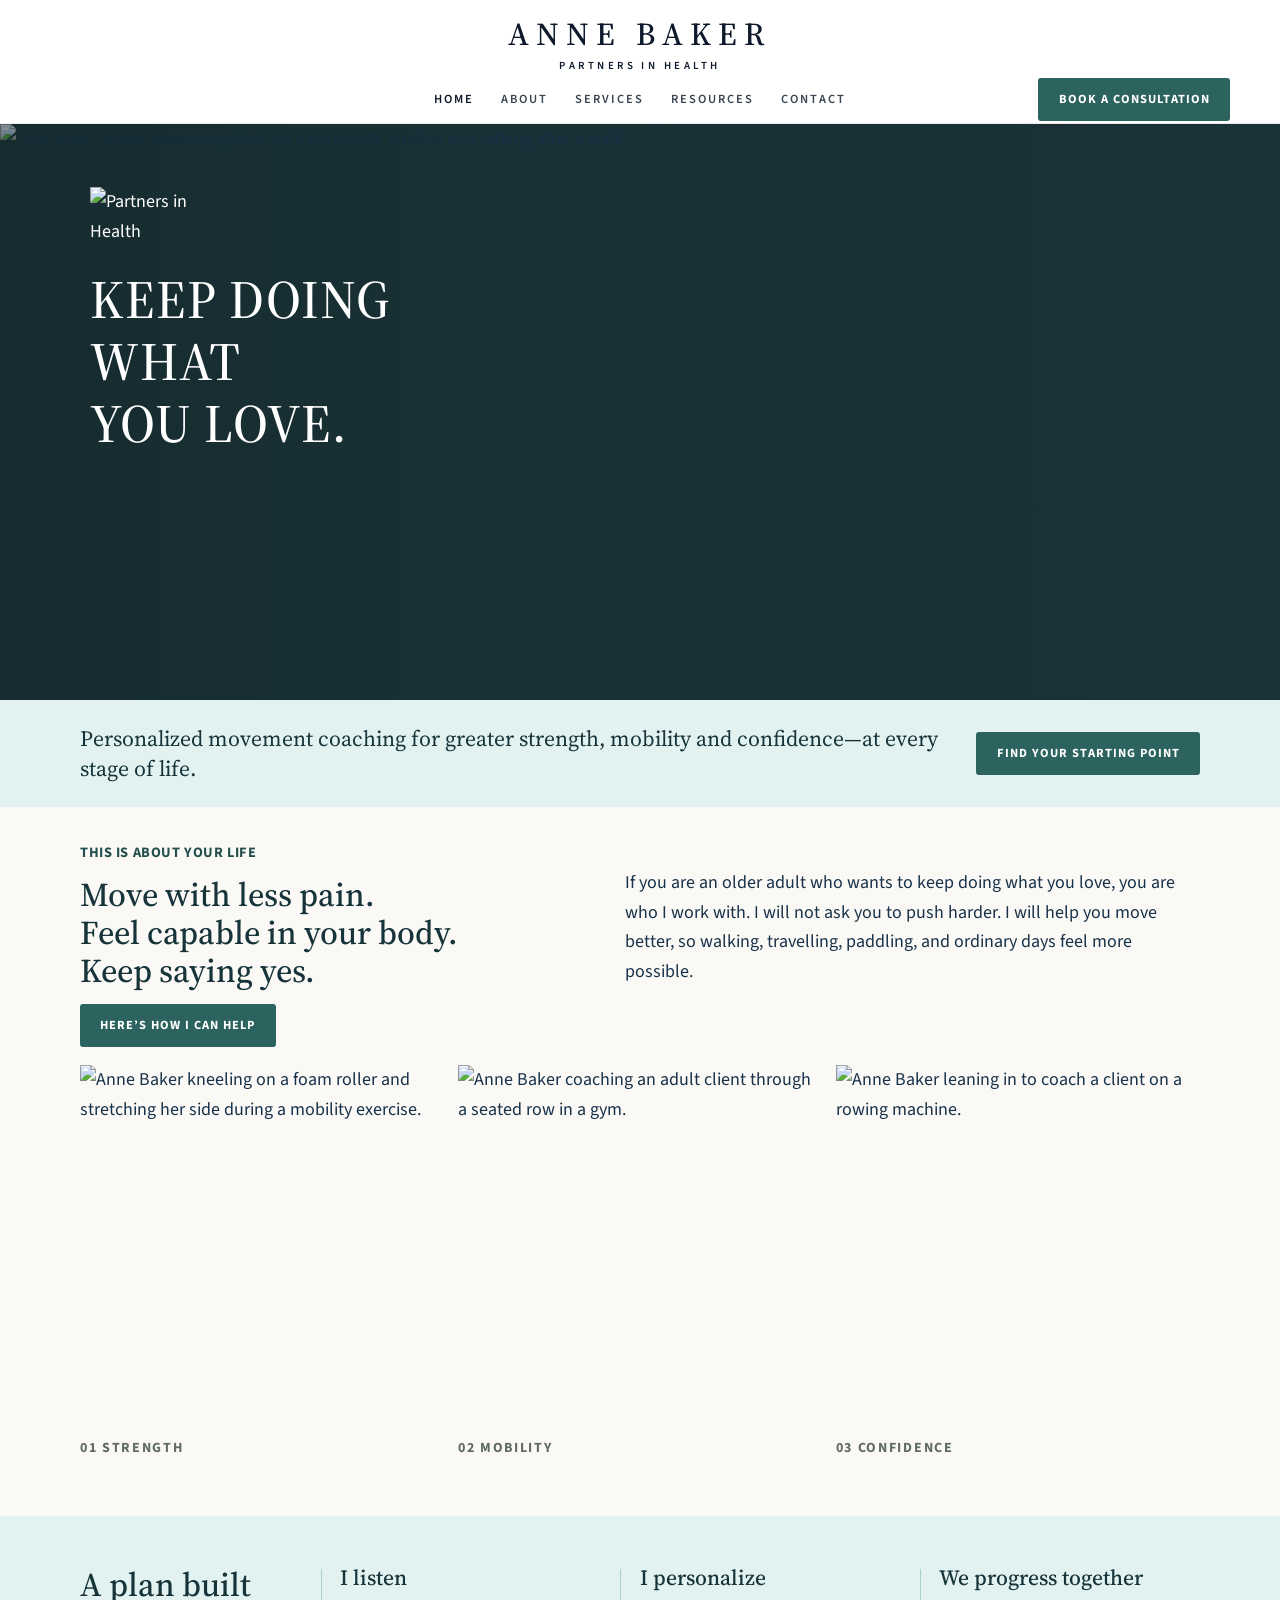
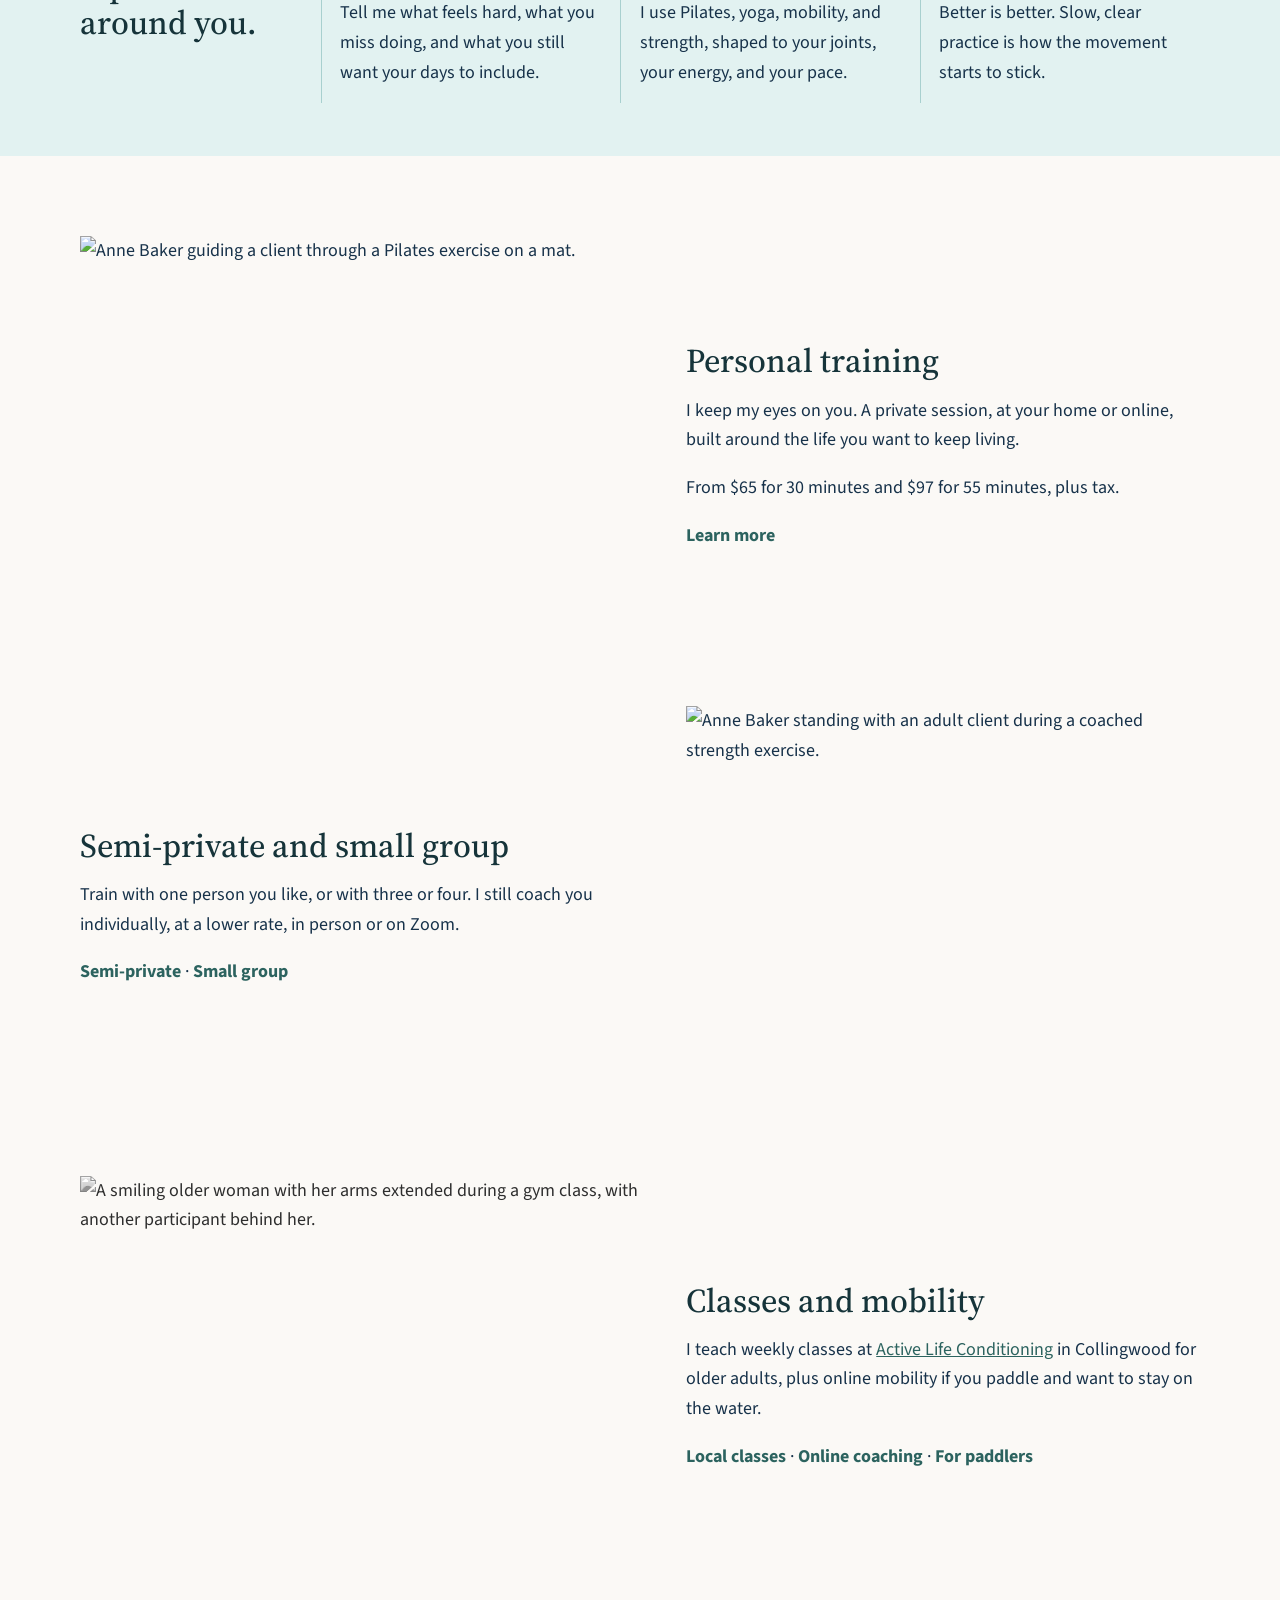
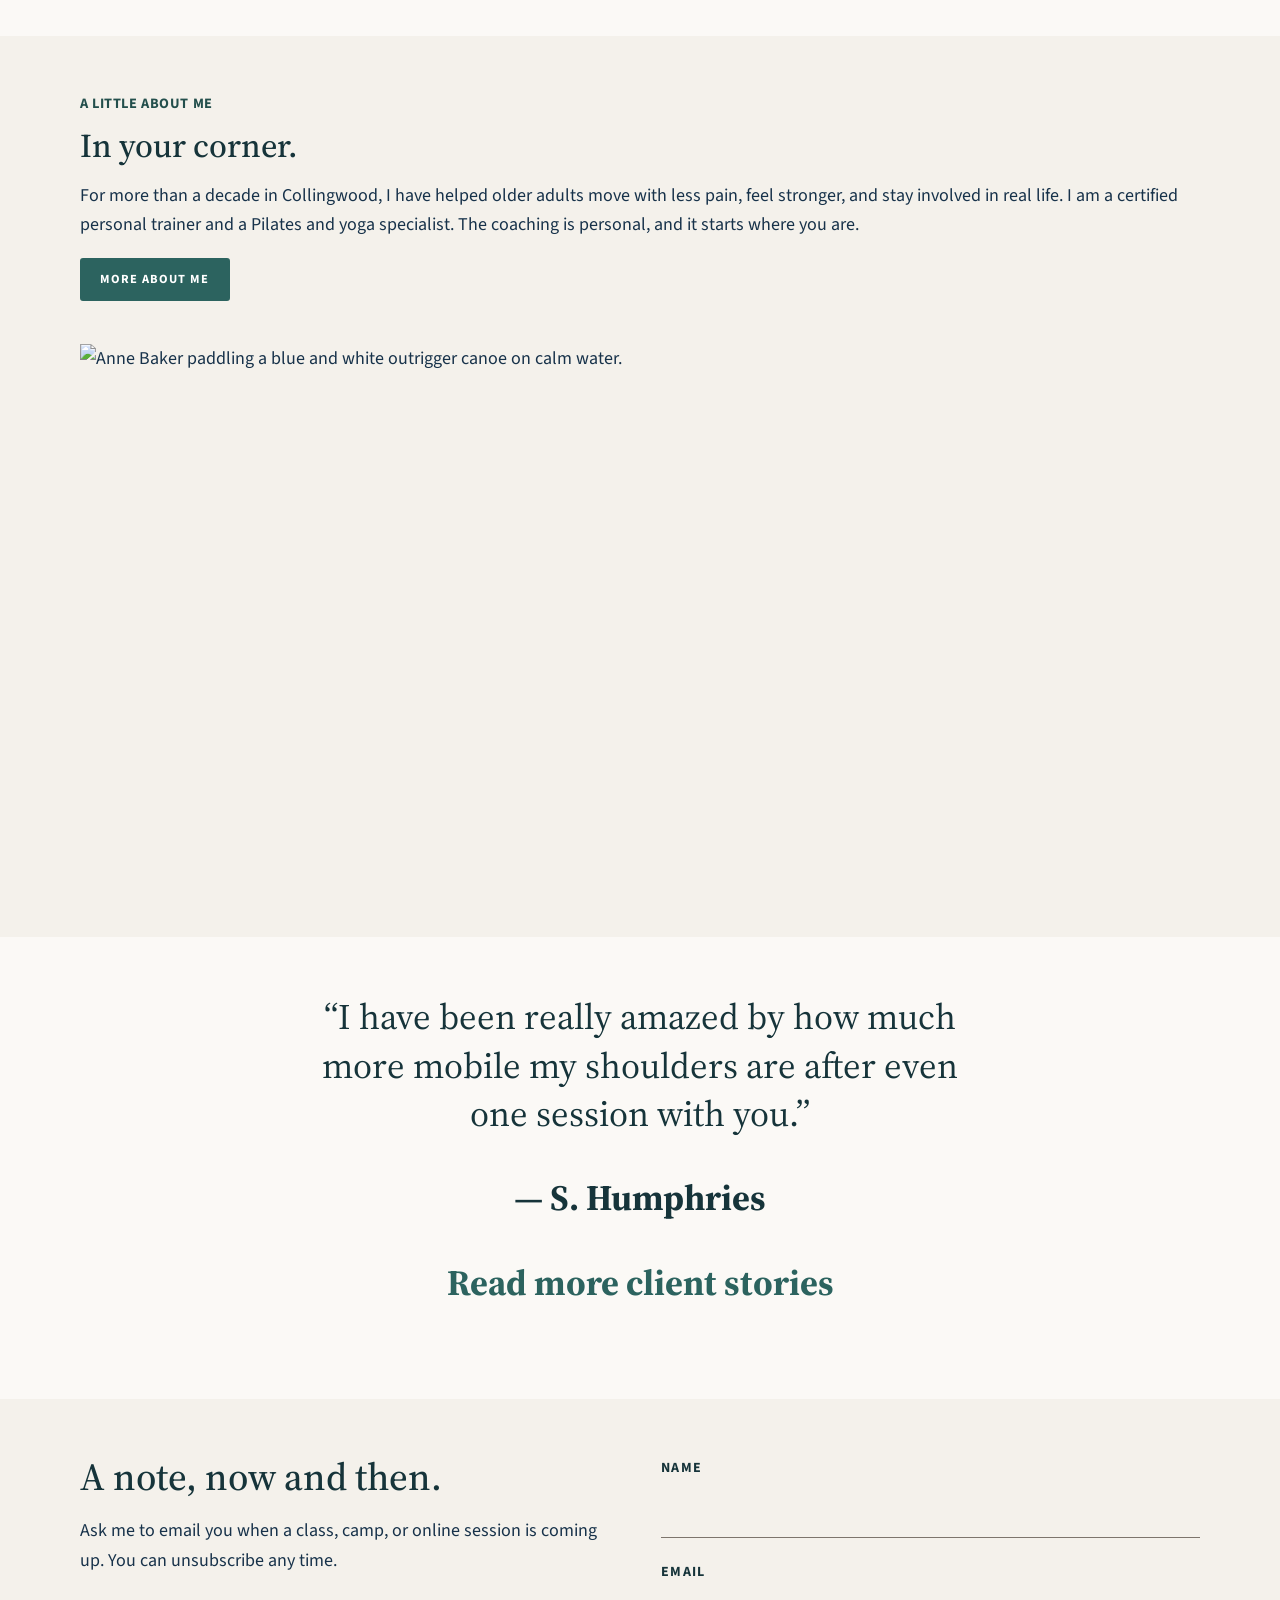
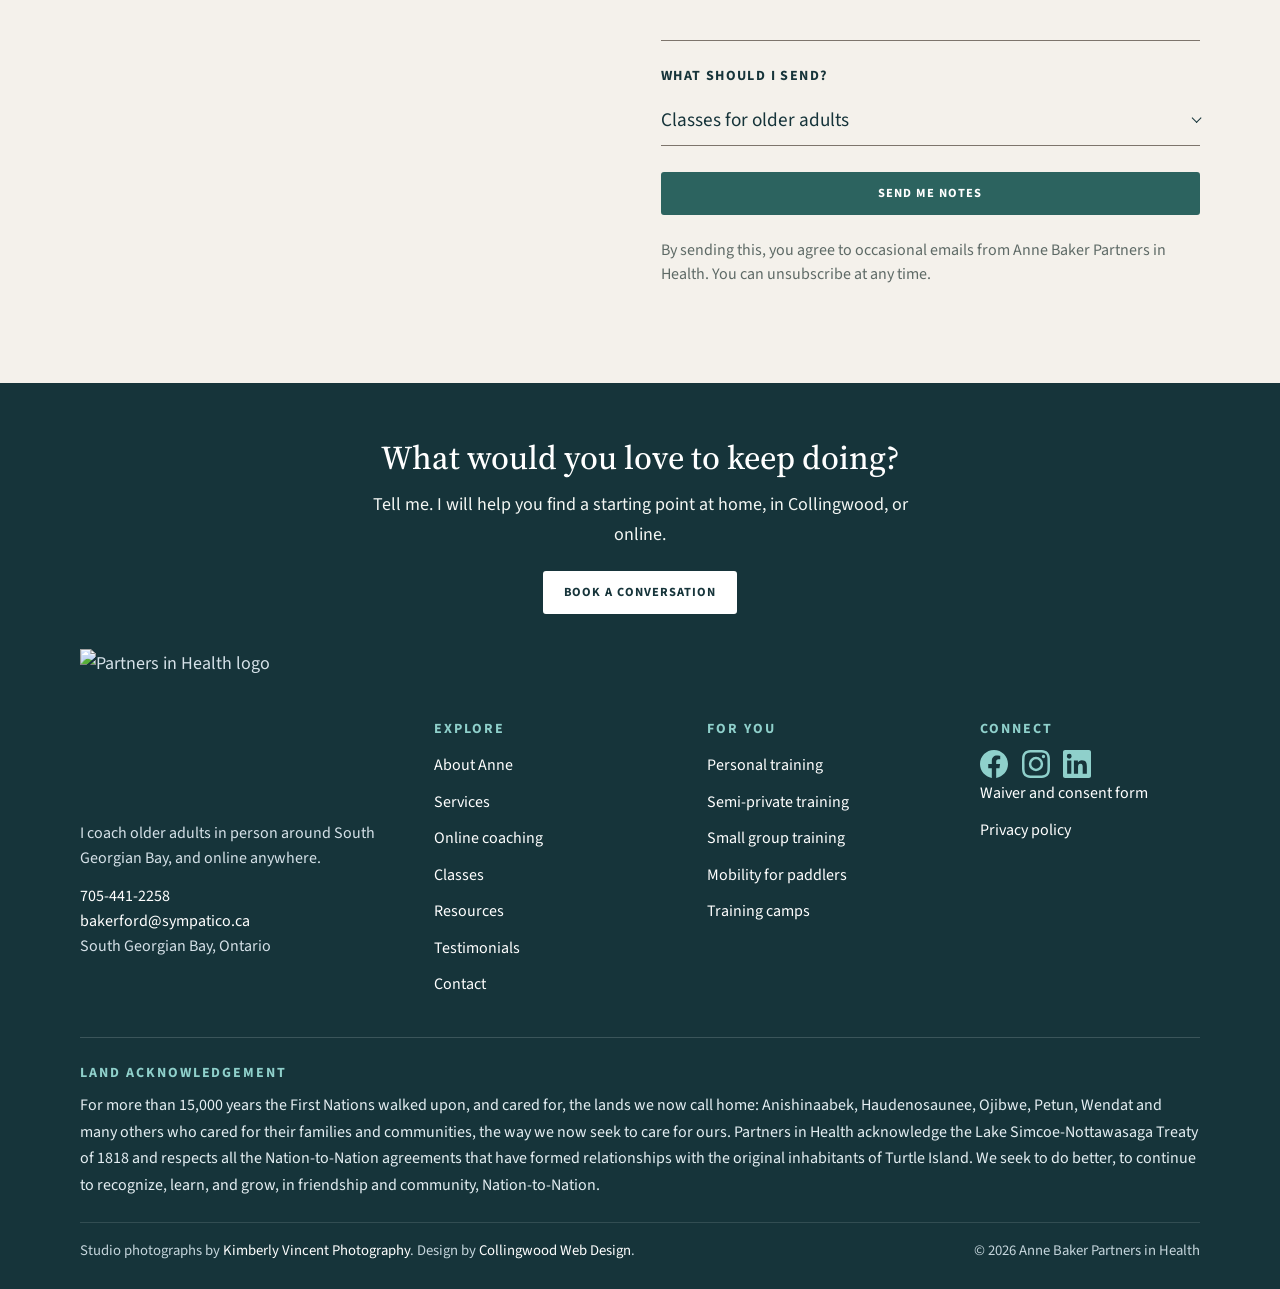
==== commit d9e4fb3d: "Update the client preview with the footer, logo, and homepage refinements. Co-authored-by: Cursor <c" ====
--- a/index.html
+++ b/index.html
@@ -105,9 +105,11 @@
     <h1>Keep doing what you love.</h1>
   </div>
 </section>
-<div class="wrap hero-follow">
-  <p>Personalized movement coaching for greater strength, mobility and confidence—at every stage of life.</p>
-  <a class="btn" href="contact">Find your starting point</a>
+<div class="hero-follow">
+  <div class="wrap hero-follow-row">
+    <p>Personalized movement coaching for greater strength, mobility and confidence—at every stage of life.</p>
+    <a class="btn" href="contact">Find your starting point</a>
+  </div>
 </div>
 <section class="section section-open">
   <div class="wrap life">
@@ -241,7 +243,7 @@
 <footer class="site-footer">
   <div class="wrap footer-grid">
     <div>
-      <img class="footer-logo" src="https://media.cwd-cdn.com/anne-baker-partners-in-health/images/logo-white.png" alt="Partners in Health logo" width="501" height="375">
+      <img class="footer-logo" src="https://media.cwd-cdn.com/anne-baker-partners-in-health/images/logo-full-white.svg" alt="Partners in Health logo" width="260" height="194">
       <p>I coach older adults in person around South Georgian Bay, and online anywhere.</p>
       <p><a href="tel:+17054412258">705-441-2258</a><br>
       <a href="mailto:bakerford@sympatico.ca">bakerford@sympatico.ca</a><br>
@@ -272,9 +274,9 @@
     <div>
       <h2>Connect</h2>
       <ul class="socials">
-        <li><a href="https://www.facebook.com/profile.php?id=100063792602335">Facebook</a></li>
-        <li><a href="https://www.instagram.com/annebaker2661/">Instagram</a></li>
-        <li><a href="https://www.linkedin.com/in/anne-baker-61709224/">LinkedIn</a></li>
+        <li><a href="https://www.facebook.com/profile.php?id=100063792602335" aria-label="Facebook"><svg viewBox="0 0 24 24" aria-hidden="true" focusable="false"><path fill="currentColor" d="M24 12.073c0-6.627-5.373-12-12-12s-12 5.373-12 12c0 5.99 4.388 10.954 10.125 11.854v-8.385H7.078v-3.47h3.047V9.43c0-3.007 1.792-4.669 4.533-4.669 1.312 0 2.686.235 2.686.235v2.953H15.83c-1.491 0-1.956.925-1.956 1.874v2.25h3.328l-.532 3.47h-2.796v8.385C19.612 23.027 24 18.062 24 12.073z"/></svg></a></li>
+        <li><a href="https://www.instagram.com/annebaker2661/" aria-label="Instagram"><svg viewBox="0 0 24 24" aria-hidden="true" focusable="false"><path fill="currentColor" d="M12 2.163c3.204 0 3.584.012 4.85.07 3.252.148 4.771 1.691 4.919 4.919.058 1.265.069 1.645.069 4.849 0 3.205-.012 3.584-.069 4.849-.149 3.225-1.664 4.771-4.919 4.919-1.266.058-1.644.07-4.85.07-3.204 0-3.584-.012-4.849-.07-3.26-.149-4.771-1.699-4.919-4.92-.058-1.265-.07-1.644-.07-4.849 0-3.204.013-3.583.07-4.849.149-3.227 1.664-4.771 4.919-4.919 1.266-.057 1.645-.069 4.849-.069zM12 0C8.741 0 8.333.014 7.053.072 2.695.272.273 2.69.073 7.052.014 8.333 0 8.741 0 12c0 3.259.014 3.668.072 4.948.2 4.358 2.618 6.78 6.98 6.98C8.333 23.986 8.741 24 12 24c3.259 0 3.668-.014 4.948-.072 4.354-.2 6.782-2.618 6.979-6.98.059-1.28.073-1.689.073-4.948 0-3.259-.014-3.667-.072-4.947-.196-4.354-2.617-6.78-6.979-6.98C15.668.014 15.259 0 12 0zm0 5.838a6.162 6.162 0 100 12.324 6.162 6.162 0 000-12.324zM12 16a4 4 0 110-8 4 4 0 010 8zm6.406-11.845a1.44 1.44 0 100 2.881 1.44 1.44 0 000-2.881z"/></svg></a></li>
+        <li><a href="https://www.linkedin.com/in/anne-baker-61709224/" aria-label="LinkedIn"><svg viewBox="0 0 24 24" aria-hidden="true" focusable="false"><path fill="currentColor" d="M20.447 20.452h-3.554v-5.569c0-1.328-.027-3.037-1.852-3.037-1.853 0-2.136 1.445-2.136 2.939v5.667H9.351V9h3.414v1.561h.046c.477-.9 1.637-1.85 3.37-1.85 3.601 0 4.267 2.37 4.267 5.455v6.286zM5.337 7.433a2.062 2.062 0 01-2.063-2.065 2.064 2.064 0 112.063 2.065zm1.782 13.019H3.555V9h3.564v11.452zM22.225 0H1.771C.792 0 0 .774 0 1.729v20.542C0 23.227.792 24 1.771 24h20.451C23.2 24 24 23.227 24 22.271V1.729C24 .774 23.2 0 22.222 0h.003z"/></svg></a></li>
       </ul>
       <ul>
         <li><a href="https://media.cwd-cdn.com/anne-baker-partners-in-health/consent-form.pdf">Waiver and consent form</a></li>
@@ -283,9 +285,14 @@
     </div>
   </div>
   <div class="wrap fine">
-    <p class="ack">For more than 15,000 years the First Nations walked upon, and cared for, the lands we now call home: Anishinaabek, Haudenosaunee, Ojibwe, Petun, Wendat and many others who cared for their families and communities, the way we now seek to care for ours. Partners in Health acknowledge the Lake Simcoe-Nottawasaga Treaty of 1818 and respects all the Nation-to-Nation agreements that have formed relationships with the original inhabitants of Turtle Island. We seek to do better, to continue to recognize, learn, and grow, in friendship and community, Nation-to-Nation.</p>
-    <p>Studio photographs by <a href="https://www.instagram.com/kimberlyvincentphotography/">Kimberly Vincent Photography</a>. Design by <a href="https://www.collingwoodwebdesign.com/">Collingwood Web Design</a>.</p>
-    <p>© 2026 Anne Baker Partners in Health</p>
+    <div class="ack-block">
+      <h2>Land acknowledgement</h2>
+      <p class="ack">For more than 15,000 years the First Nations walked upon, and cared for, the lands we now call home: Anishinaabek, Haudenosaunee, Ojibwe, Petun, Wendat and many others who cared for their families and communities, the way we now seek to care for ours. Partners in Health acknowledge the Lake Simcoe-Nottawasaga Treaty of 1818 and respects all the Nation-to-Nation agreements that have formed relationships with the original inhabitants of Turtle Island. We seek to do better, to continue to recognize, learn, and grow, in friendship and community, Nation-to-Nation.</p>
+    </div>
+    <div class="footer-meta">
+      <p>Studio photographs by <a href="https://www.instagram.com/kimberlyvincentphotography/">Kimberly Vincent Photography</a>. Design by <a href="https://www.collingwoodwebdesign.com/">Collingwood Web Design</a>.</p>
+      <p>© 2026 Anne Baker Partners in Health</p>
+    </div>
   </div>
 </footer>
 
--- a/styles.css
+++ b/styles.css
@@ -157,7 +157,7 @@
   color: #3a4553;
   text-decoration: none;
   font-weight: 600;
-  font-size: 0.72rem;
+  font-size: 0.78rem;
   letter-spacing: 0.16em;
   text-transform: uppercase;
 }
@@ -253,6 +253,12 @@
   border-color: var(--white);
 }
 
+.btn-light:hover {
+  background: #d7ebe6;
+  border-color: #d7ebe6;
+  color: var(--navy) !important;
+}
+
 .hero {
   display: grid;
   grid-template-columns: 1.05fr 0.95fr;
@@ -266,7 +272,7 @@
   font-weight: 700;
   letter-spacing: 0.04em;
   text-transform: uppercase;
-  font-size: 0.86rem;
+  font-size: 0.9rem;
   margin-bottom: 0.7rem;
 }
 
@@ -283,7 +289,7 @@
 
 .hero img { width: 100%; height: 100%; object-fit: cover; min-height: 420px; }
 
-.section { padding: 4.2rem 0; }
+.section { padding: 3.5rem 0; }
 
 .section-open { padding-top: 2.1rem; }
 
@@ -403,25 +409,29 @@
 
 .note-band {
   align-items: start;
-  gap: 3.2rem;
-}
-
-.note-band h2 { margin-top: 0; }
+  gap: 2.6rem;
+}
+
+.note-band h2 {
+  margin-top: 0;
+  font-size: clamp(1.55rem, 3vw, 2.6rem);
+  line-height: 1.15;
+}
 
 .note-band .form {
   background: transparent;
   border: 0;
   padding: 0.15rem 0 0;
-  gap: 1.25rem;
+  gap: 1.45rem;
 }
 
 .note-band .form label {
   color: var(--navy);
-  font-size: 0.74rem;
+  font-size: 0.875rem;
   font-weight: 700;
-  letter-spacing: 0.14em;
+  letter-spacing: 0.1em;
   text-transform: uppercase;
-  gap: 0.45rem;
+  gap: 0.4rem;
 }
 
 .note-band .form input,
@@ -430,16 +440,18 @@
   text-transform: none;
   letter-spacing: 0;
   font-weight: 400;
-  font-size: 1.125rem;
+  font-size: 1.2rem;
+  line-height: 1.4;
 }
 
 .note-band .form input {
   background: transparent;
   border: 0;
-  border-bottom: 1px solid #c3bdb4;
+  border-bottom: 1.5px solid #7d756c;
   border-radius: 0;
-  padding: 0.45rem 0 0.5rem;
+  padding: 0.75rem 0 0.7rem;
   color: var(--navy);
+  line-height: 1.4;
 }
 
 .note-band .form input:focus,
@@ -462,9 +474,9 @@
   gap: 1rem;
   background: transparent;
   border: 0;
-  border-bottom: 1px solid #c3bdb4;
+  border-bottom: 1.5px solid #7d756c;
   border-radius: 0;
-  padding: 0.45rem 0 0.5rem;
+  padding: 0.75rem 0 0.7rem;
   color: var(--navy);
   font-family: inherit;
   text-align: left;
@@ -518,8 +530,8 @@
 
 .note-band .consent {
   margin: 0;
-  font-size: 0.9rem;
-  line-height: 1.45;
+  font-size: 1rem;
+  line-height: 1.5;
 }
 
 .page-hero { padding: 3rem 0 1rem; }
@@ -573,7 +585,7 @@
   font: inherit;
   color: var(--ink);
   background: var(--white);
-  border: 1px solid #b7c9ce;
+  border: 1px solid #7d756c;
   border-radius: 12px;
   padding: 0.75rem 0.85rem;
   width: 100%;
@@ -586,41 +598,122 @@
 .site-footer {
   background: var(--navy);
   color: #d5e1e8;
-  padding: 3rem 0 1.4rem;
-}
-
-.site-footer a { color: #fff; }
+  padding: 3.2rem 0 1.6rem;
+}
+
+.site-footer a {
+  color: #fff;
+  text-decoration: none;
+}
+
+.site-footer a:hover { color: #d7ebe6; }
 
 .footer-grid {
   display: grid;
-  grid-template-columns: 1.3fr 1fr 1fr 1fr;
-  gap: 1.5rem;
-}
-
-.footer-logo { height: 86px; width: auto; background: transparent; }
+  grid-template-columns: 1.35fr 1fr 1fr 0.95fr;
+  gap: 2rem 2.6rem;
+  align-items: start;
+}
+
+.footer-grid p {
+  max-width: 22rem;
+  margin: 0 0 0.85rem;
+  font-size: 1rem;
+  line-height: 1.55;
+}
+
+.footer-logo {
+  height: 156px;
+  width: auto;
+  margin-bottom: 1rem;
+  background: transparent;
+}
+
+@media (min-width: 1100px) {
+  .footer-grid > :first-child { margin-top: -4.5rem; }
+}
 
 .site-footer h2 {
   font-family: var(--sans);
+  font-size: 0.875rem;
+  font-weight: 700;
+  letter-spacing: 0.14em;
+  text-transform: uppercase;
+  color: #8fd0cb;
+  margin: 0 0 0.85rem;
+}
+
+.site-footer ul { list-style: none; margin: 0; padding: 0; }
+
+.site-footer li { margin: 0; }
+
+.site-footer li + li { margin-top: 0.42rem; }
+
+.footer-grid li a {
+  font-size: 1rem;
+  line-height: 1.35;
+}
+
+.footer-grid li a:hover { text-decoration: underline; text-underline-offset: 0.18em; }
+
+.fine {
+  border-top: 1px solid rgba(255, 255, 255, 0.16);
+  margin-top: 2.4rem;
+  padding-top: 1.7rem;
+}
+
+.ack-block { max-width: none; }
+
+.ack-block h2 { margin-bottom: 0.7rem; }
+
+.ack {
+  margin: 0;
+  font-size: 1rem;
+  line-height: 1.65;
+  color: #e4eef2;
+}
+
+.footer-meta {
+  display: flex;
+  justify-content: space-between;
+  align-items: baseline;
+  gap: 1.5rem 2rem;
+  margin-top: 1.5rem;
+  padding-top: 1rem;
+  border-top: 1px solid rgba(255, 255, 255, 0.12);
   font-size: 0.92rem;
-  letter-spacing: 0.06em;
-  text-transform: uppercase;
-  margin-bottom: 0.6rem;
-}
-
-.site-footer ul { list-style: none; margin: 0; padding: 0; }
-
-.site-footer li { margin: 0.3rem 0; }
-
-.fine {
-  border-top: 1px solid rgba(255, 255, 255, 0.15);
-  margin-top: 2rem;
-  padding-top: 1rem;
-  font-size: 0.95rem;
-}
-
-.ack { font-size: 0.95rem; max-width: 70rem; }
-
-.socials { display: flex; gap: 0.8rem; }
+  color: #c5d5dc;
+}
+
+.footer-meta p { margin: 0; }
+
+.footer-meta a:hover { text-decoration: underline; text-underline-offset: 0.18em; }
+
+.socials {
+  display: flex;
+  gap: 0.85rem;
+  margin: 0.35rem 0 0.9rem;
+}
+
+.site-footer .socials li { margin: 0; }
+
+.socials a {
+  display: flex;
+  width: 1.75rem;
+  height: 1.75rem;
+  color: #8fd0cb;
+}
+
+.socials svg {
+  width: 100%;
+  height: 100%;
+  display: block;
+}
+
+.site-footer .socials a:hover {
+  color: #fff;
+  text-decoration: none;
+}
 
 :focus-visible {
   outline: 3px solid var(--teal);
@@ -669,12 +762,15 @@
 .bleed-hero .eyebrow { color: #d7ebe6; }
 
 .hero-follow {
+  background: #e2f2f1;
+  padding: 1.45rem 0;
+}
+
+.hero-follow-row {
   display: flex;
   justify-content: space-between;
   align-items: center;
   gap: 2rem;
-  padding: 1.15rem 0;
-  border-bottom: 1px solid var(--line);
 }
 
 .hero-follow p {
@@ -729,16 +825,16 @@
 
 .trio figcaption {
   margin-top: 0.7rem;
-  font-size: 0.78rem;
+  font-size: 0.875rem;
   font-weight: 700;
-  letter-spacing: 0.14em;
+  letter-spacing: 0.12em;
   text-transform: uppercase;
 }
 
 .plan-band {
   background: #e2f2f1;
   color: var(--ink);
-  padding: 3.6rem 0;
+  padding: 3.15rem 0;
 }
 
 .plan-band h2,
@@ -771,9 +867,9 @@
 .service-row {
   display: grid;
   grid-template-columns: 1.05fr 0.95fr;
-  gap: 3rem;
+  gap: 2.4rem;
   align-items: center;
-  padding: 2.2rem 0;
+  padding: 1.55rem 0;
 }
 
 .service-row img {
@@ -803,7 +899,7 @@
   background: var(--navy);
   color: #f4f7f4;
   text-align: center;
-  padding: 4rem 1.2rem;
+  padding: 3.5rem 1.2rem;
 }
 
 .close-band h2 { color: var(--white); margin-bottom: 0.4em; }
@@ -882,8 +978,7 @@
   .life,
   .trio,
   .plan-grid,
-  .service-row,
-  .hero-follow {
+  .service-row {
     grid-template-columns: 1fr;
   }
 
@@ -903,7 +998,7 @@
   .trio img,
   .service-row img { height: 260px; }
 
-  .hero-follow {
+  .hero-follow-row {
     flex-direction: column;
     align-items: flex-start;
     gap: 0.85rem;
@@ -913,6 +1008,11 @@
 
   .life-note { margin-top: 1.1rem; }
 
+  .footer-meta {
+    flex-direction: column;
+    align-items: flex-start;
+  }
+
   .steps h2 { grid-column: 1; }
 }
 
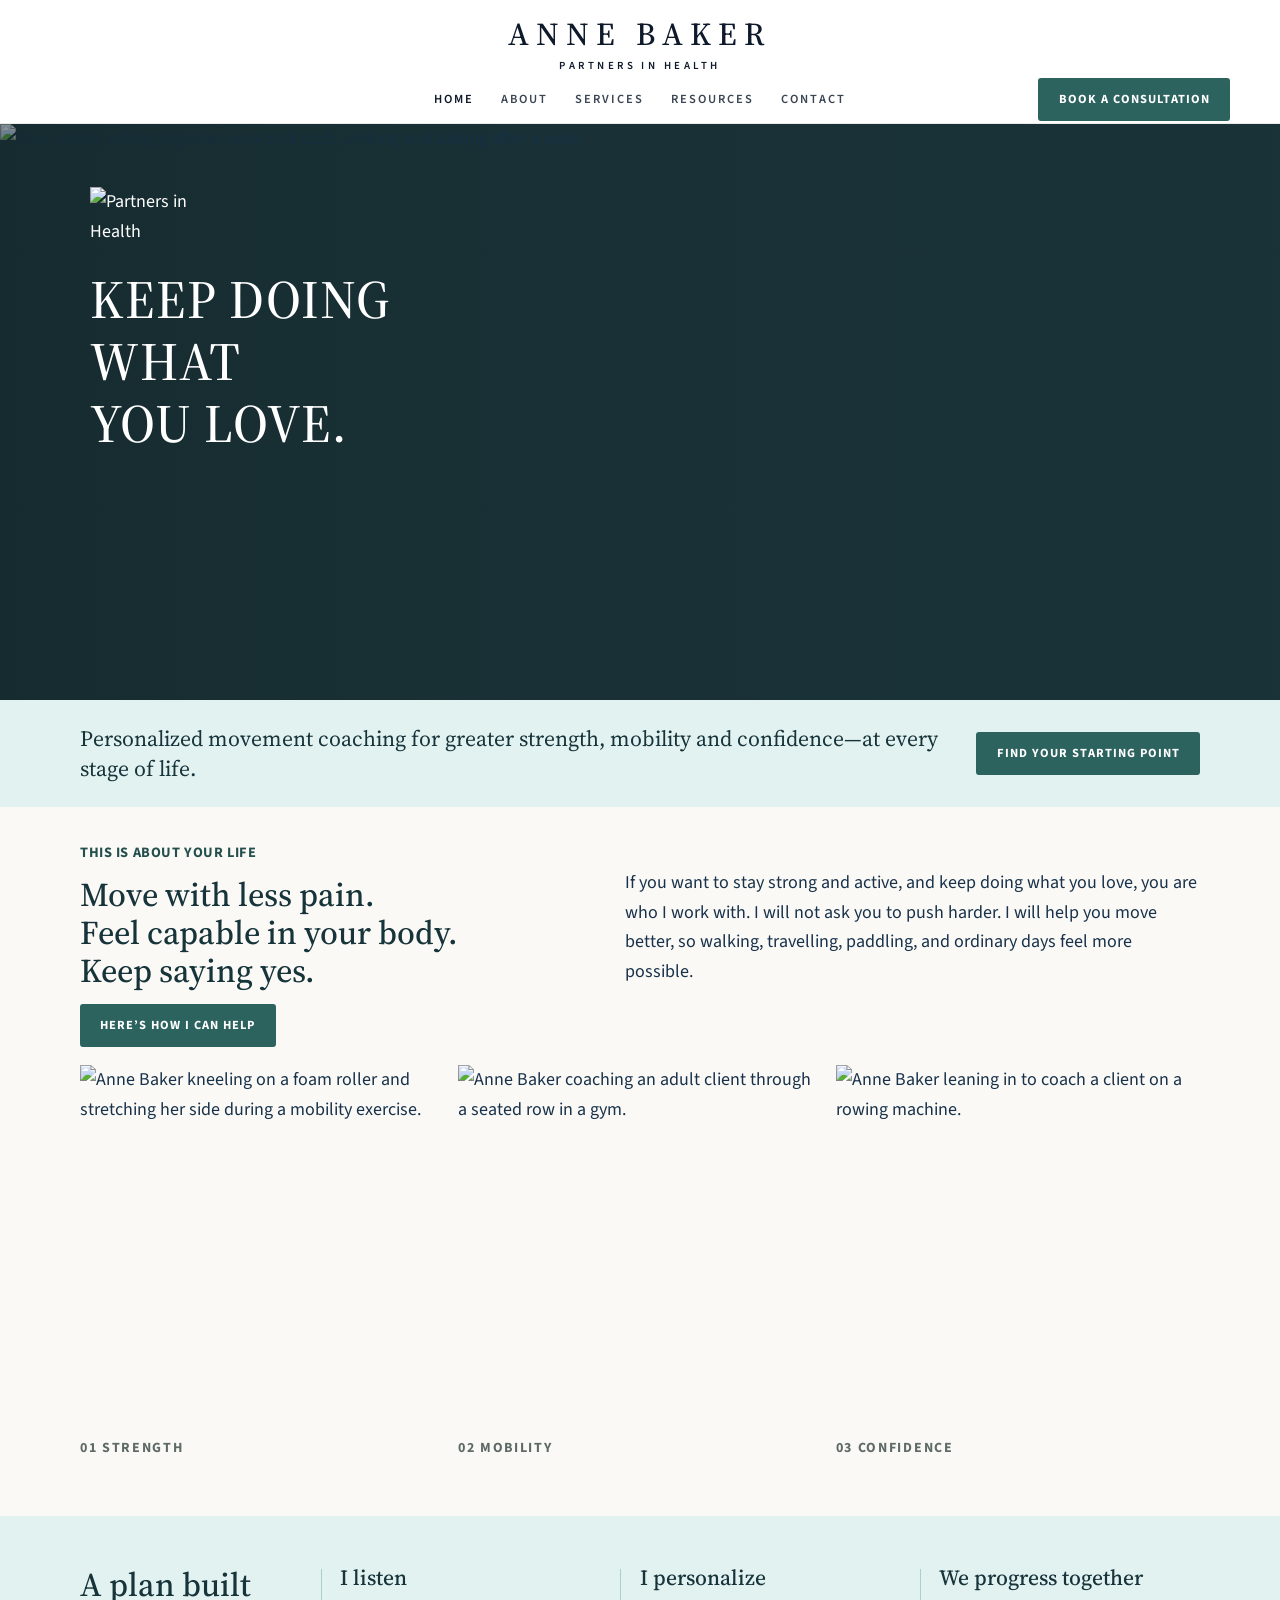
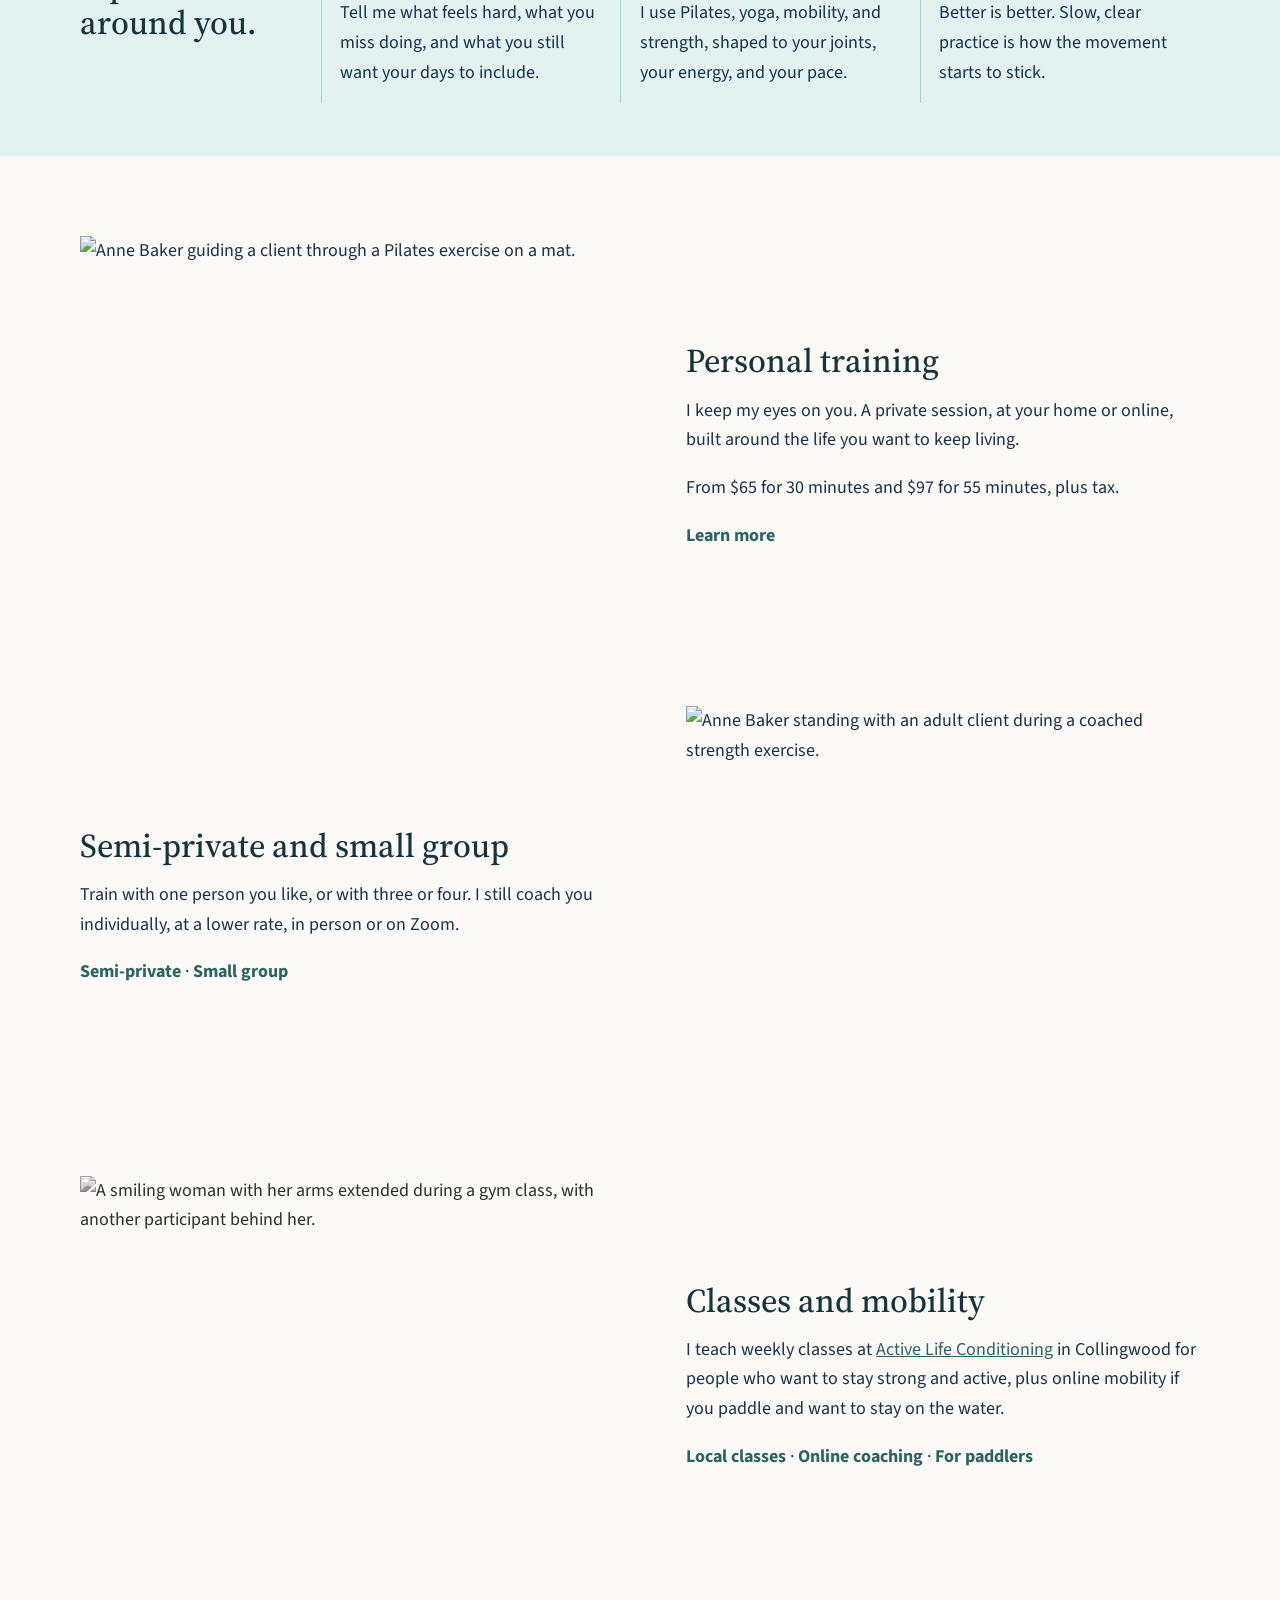
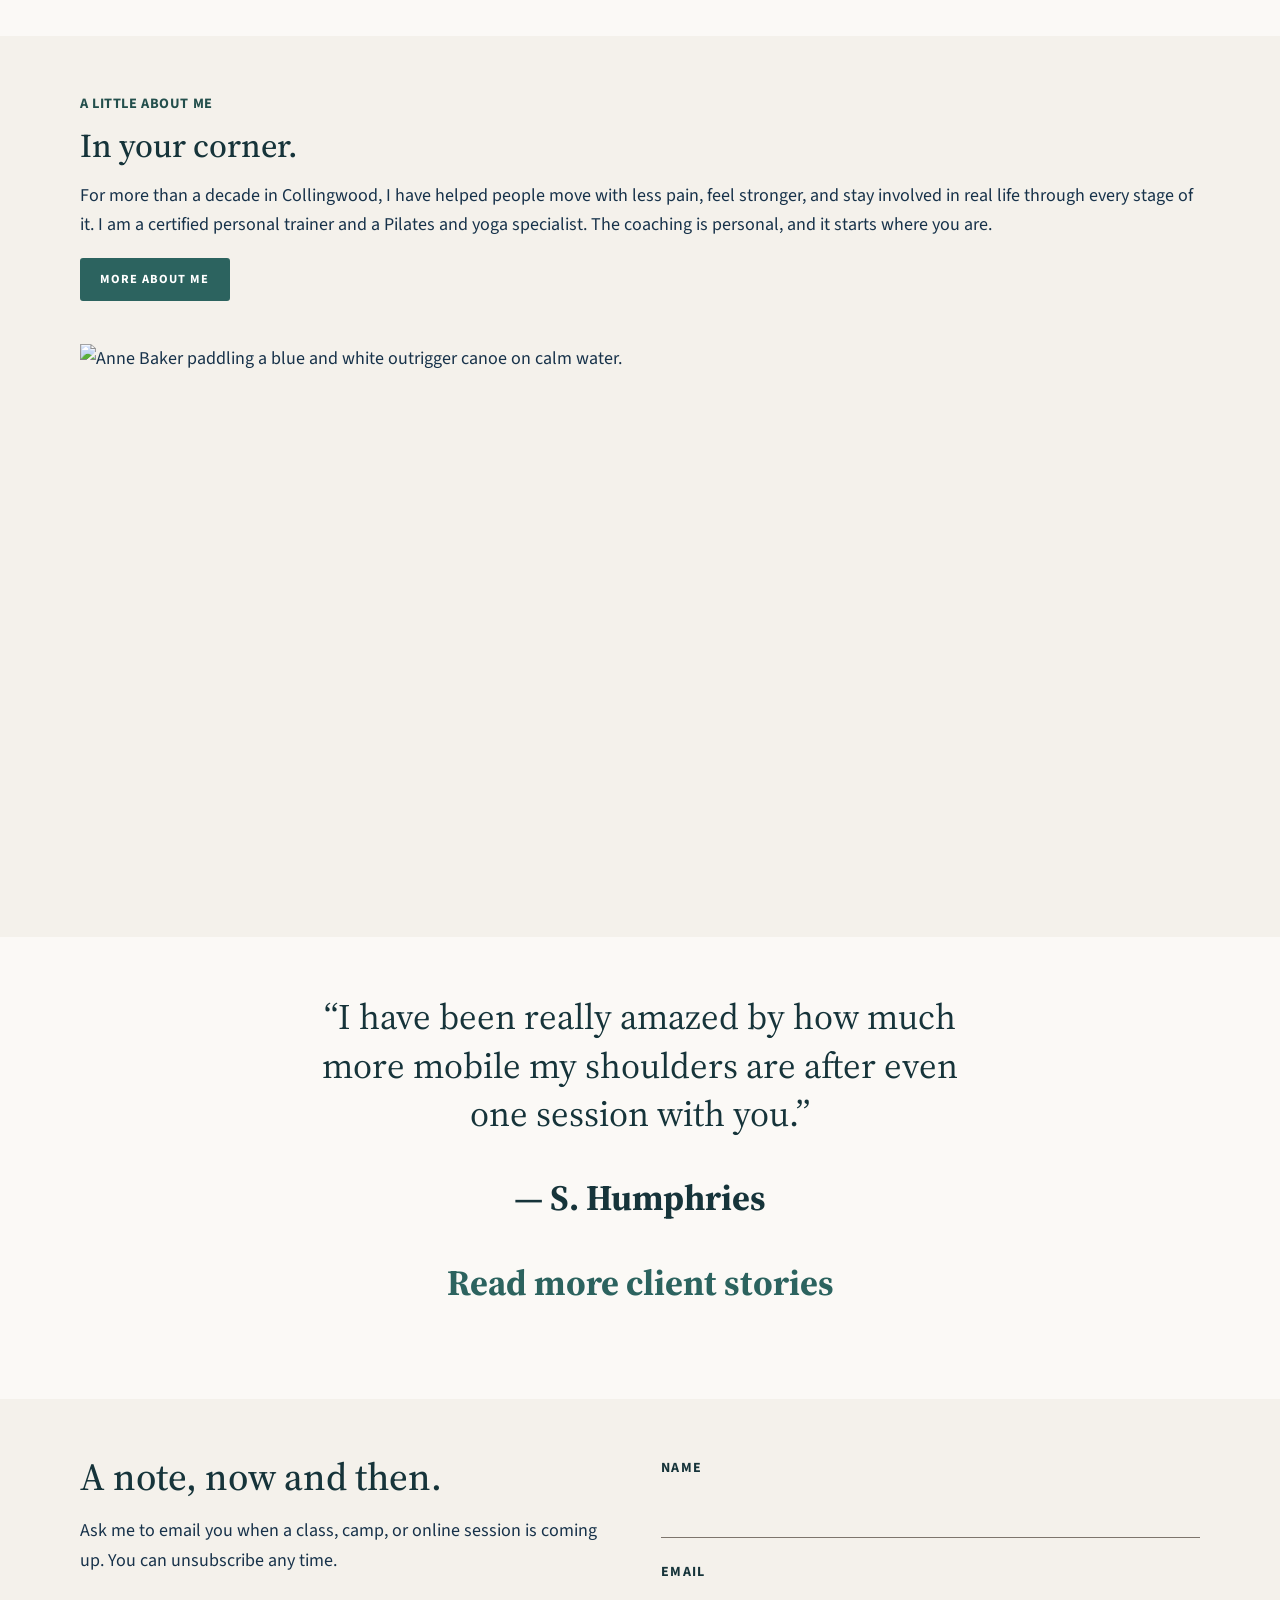
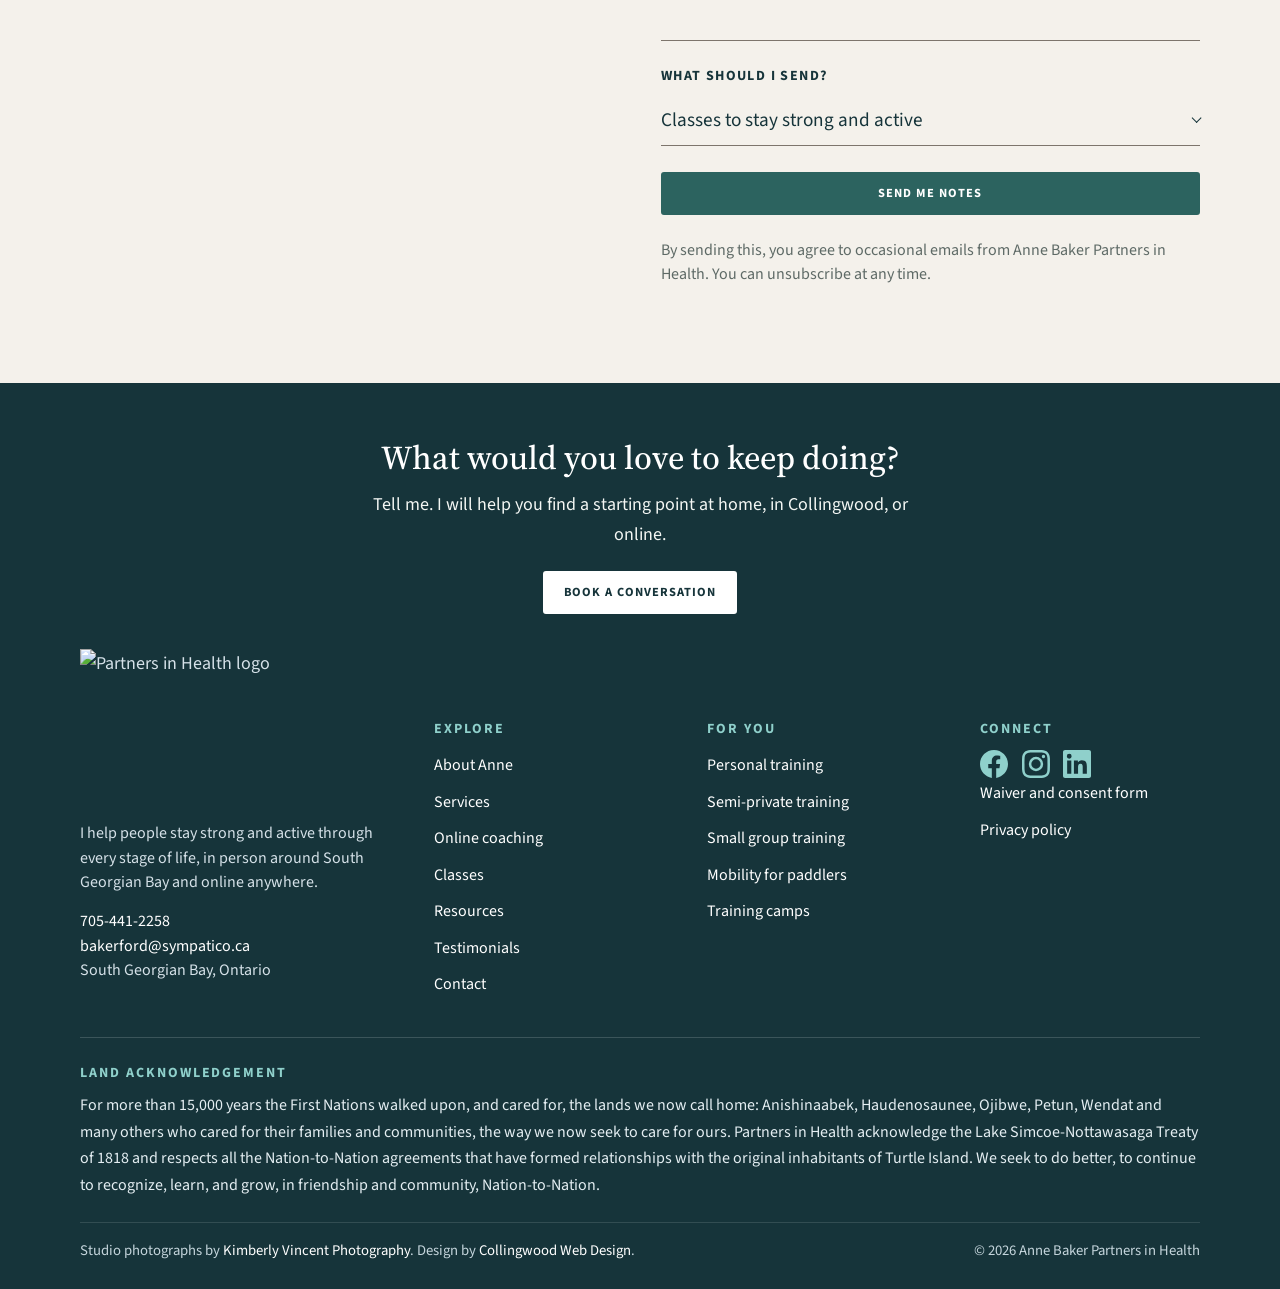
==== commit 70a90b8c: "Publish the softer every-stage-of-life wording and the navy favicon. Co-authored-by: Cursor <cursora" ====
--- a/index.html
+++ b/index.html
@@ -3,16 +3,18 @@
 <head>
   <meta charset="utf-8">
   <meta name="viewport" content="width=device-width, initial-scale=1">
-  <title>Movement Coaching for Older Adults | Anne Baker Partners in Health</title>
+  <title>Movement Coaching for Every Stage of Life | Anne Baker Partners in Health</title>
   <meta name="description" content="I help you move with less pain, stay strong, and keep doing what you love. In person in South Georgian Bay, Ontario, or online anywhere.">
   <link rel="canonical" href="https://annebakerpartnersinhealth.com/">
-  <meta property="og:title" content="Movement Coaching for Older Adults | Anne Baker Partners in Health">
+  <meta property="og:title" content="Movement Coaching for Every Stage of Life | Anne Baker Partners in Health">
   <meta property="og:description" content="I help you move with less pain, stay strong, and keep doing what you love. In person in South Georgian Bay, Ontario, or online anywhere.">
   <meta property="og:url" content="https://annebakerpartnersinhealth.com/">
   <meta property="og:type" content="website">
   <meta property="og:image" content="https://media.cwd-cdn.com/anne-baker-partners-in-health/images/hero-park-collingwood-2.jpg">
   <meta name="twitter:card" content="summary_large_image">
-  <link rel="icon" href="https://media.cwd-cdn.com/anne-baker-partners-in-health/images/favicon.png" type="image/png">
+  <link rel="icon" href="https://media.cwd-cdn.com/anne-baker-partners-in-health/images/favicon-navy.svg" type="image/svg+xml">
+  <link rel="icon" href="https://media.cwd-cdn.com/anne-baker-partners-in-health/images/favicon-navy.png" type="image/png">
+  <link rel="apple-touch-icon" href="https://media.cwd-cdn.com/anne-baker-partners-in-health/images/favicon-navy.png">
   <link rel="preconnect" href="https://fonts.googleapis.com">
   <link rel="preconnect" href="https://fonts.gstatic.com" crossorigin>
   <link href="https://fonts.googleapis.com/css2?family=Source+Serif+4:opsz,wght@8..60,500;8..60,600&family=Source+Sans+3:ital,wght@0,400;0,600;0,700;1,400&display=swap" rel="stylesheet">
@@ -38,7 +40,7 @@
       "@id": "https://annebakerpartnersinhealth.com/#business",
       "name": "Anne Baker Partners in Health",
       "alternateName": "Anne Baker Ford",
-      "description": "Movement coaching for older adults. Personal training, Pilates, mobility, and classes in South Georgian Bay, Ontario, plus online coaching anywhere.",
+      "description": "Movement coaching for people who want to stay strong and active through every stage of life. Personal training, Pilates, mobility, and classes in South Georgian Bay, Ontario, plus online coaching anywhere.",
       "url": "https://annebakerpartnersinhealth.com/",
       "image": "https://media.cwd-cdn.com/anne-baker-partners-in-health/images/hero-park-collingwood-2.jpg",
       "logo": "https://media.cwd-cdn.com/anne-baker-partners-in-health/images/logo.png",
@@ -63,7 +65,7 @@
       "@id": "https://annebakerpartnersinhealth.com/#anne",
       "name": "Anne Baker",
       "alternateName": "Anne Baker Ford",
-      "jobTitle": "Movement coach for older adults",
+      "jobTitle": "Movement coach",
       "url": "https://annebakerpartnersinhealth.com/about",
       "sameAs": "https://activelifeconditioning.com/team/anne-baker/",
       "email": "bakerford@sympatico.ca",
@@ -99,7 +101,7 @@
 <main id="main">
 
 <section class="bleed-hero">
-  <img src="https://media.cwd-cdn.com/anne-baker-partners-in-health/images/hero-park-collingwood-2.jpg" alt="Four older adults sitting together on a park curb, smiling and talking after a walk." width="1672" height="940">
+  <img src="https://media.cwd-cdn.com/anne-baker-partners-in-health/images/hero-park-collingwood-2.jpg" alt="Four adults sitting together on a park curb, smiling and talking after a walk." width="1672" height="940">
   <div class="bleed-hero-copy">
     <img class="hero-mark" src="https://media.cwd-cdn.com/anne-baker-partners-in-health/images/logo-white.svg" alt="Partners in Health" width="186" height="118">
     <h1>Keep doing what you love.</h1>
@@ -118,7 +120,7 @@
       <h2>Move with less pain.<br>Feel capable in your body.<br>Keep saying yes.</h2>
       <p><a class="btn" href="about">Here’s how I can help</a></p>
     </div>
-    <p class="life-note">If you are an older adult who wants to keep doing what you love, you are who I work with. I will not ask you to push harder. I will help you move better, so walking, travelling, paddling, and ordinary days feel more possible.</p>
+    <p class="life-note">If you want to stay strong and active, and keep doing what you love, you are who I work with. I will not ask you to push harder. I will help you move better, so walking, travelling, paddling, and ordinary days feel more possible.</p>
   </div>
   <div class="wrap trio">
     <figure>
@@ -173,10 +175,10 @@
     </div>
   </article>
   <article class="wrap service-row">
-    <img class="mono" src="https://media.cwd-cdn.com/anne-baker-partners-in-health/images/classes-collingwood.jpg" alt="A smiling older woman with her arms extended during a gym class, with another participant behind her." width="1448" height="1086">
+    <img class="mono" src="https://media.cwd-cdn.com/anne-baker-partners-in-health/images/classes-collingwood.jpg" alt="A smiling woman with her arms extended during a gym class, with another participant behind her." width="1448" height="1086">
     <div>
       <h2>Classes and mobility</h2>
-      <p>I teach weekly classes at <a href="https://activelifeconditioning.com/team/anne-baker/">Active Life Conditioning</a> in Collingwood for older adults, plus online mobility if you paddle and want to stay on the water.</p>
+      <p>I teach weekly classes at <a href="https://activelifeconditioning.com/team/anne-baker/">Active Life Conditioning</a> in Collingwood for people who want to stay strong and active, plus online mobility if you paddle and want to stay on the water.</p>
       <p><a class="text-link" href="classes">Local classes</a> · <a class="text-link" href="online-coaching">Online coaching</a> · <a class="text-link" href="mobility-for-paddlers">For paddlers</a></p>
     </div>
   </article>
@@ -186,7 +188,7 @@
     <div>
       <p class="eyebrow">A little about me</p>
       <h2>In your corner.</h2>
-      <p>For more than a decade in Collingwood, I have helped older adults move with less pain, feel stronger, and stay involved in real life. I am a certified personal trainer and a Pilates and yoga specialist. The coaching is personal, and it starts where you are.</p>
+      <p>For more than a decade in Collingwood, I have helped people move with less pain, feel stronger, and stay involved in real life through every stage of it. I am a certified personal trainer and a Pilates and yoga specialist. The coaching is personal, and it starts where you are.</p>
       <p><a class="btn" href="about">More about me</a></p>
     </div>
     <figure>
@@ -214,16 +216,16 @@
       <label id="hear-label" for="hear-btn">What should I send?</label>
       <span class="choice">
           <button id="hear-btn" class="choice-btn" type="button" aria-haspopup="listbox" aria-expanded="false" aria-labelledby="hear-label">
-            <span>Classes for older adults</span>
+            <span>Classes to stay strong and active</span>
           </button>
           <ul class="choice-list" role="listbox" hidden>
-            <li role="option" aria-selected="true">Classes for older adults</li>
+            <li role="option" aria-selected="true">Classes to stay strong and active</li>
             <li role="option" aria-selected="false">Online coaching</li>
             <li role="option" aria-selected="false">Mobility for paddlers</li>
             <li role="option" aria-selected="false">Training camps</li>
             <li role="option" aria-selected="false">A bit of everything</li>
           </ul>
-          <input type="hidden" name="What I would like to hear about" value="Classes for older adults">
+          <input type="hidden" name="What I would like to hear about" value="Classes to stay strong and active">
       </span>
       </div>
       <input type="text" name="website" data-cwd-honeypot tabindex="-1" autocomplete="off" style="position:absolute;left:-9999px;opacity:0;height:0;width:0" aria-hidden="true">
@@ -244,7 +246,7 @@
   <div class="wrap footer-grid">
     <div>
       <img class="footer-logo" src="https://media.cwd-cdn.com/anne-baker-partners-in-health/images/logo-full-white.svg" alt="Partners in Health logo" width="260" height="194">
-      <p>I coach older adults in person around South Georgian Bay, and online anywhere.</p>
+      <p>I help people stay strong and active through every stage of life, in person around South Georgian Bay and online anywhere.</p>
       <p><a href="tel:+17054412258">705-441-2258</a><br>
       <a href="mailto:bakerford@sympatico.ca">bakerford@sympatico.ca</a><br>
       South Georgian Bay, Ontario</p>
